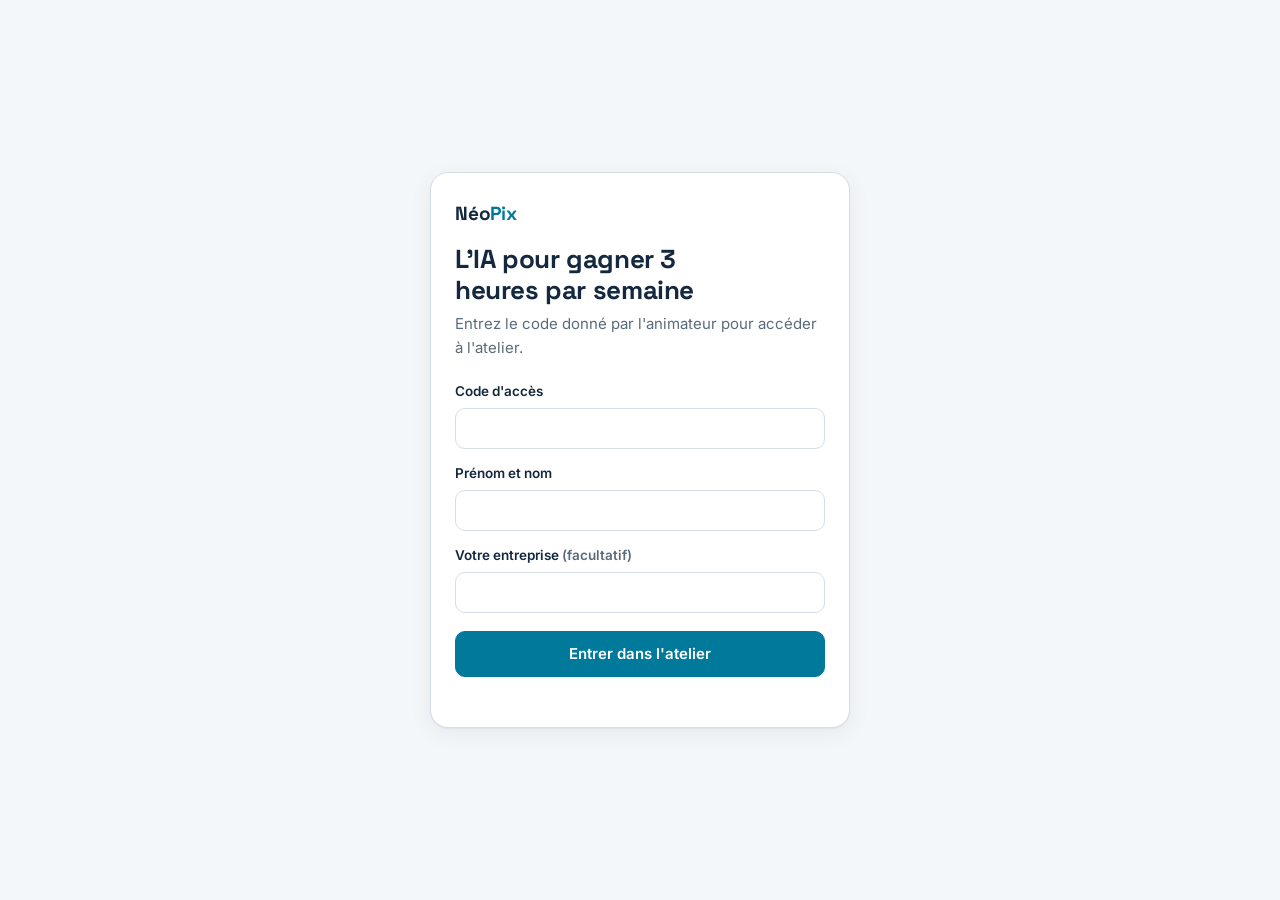
==== index.html @ 46aa5258 "Add files via upload" ====
<!doctype html>
<html lang="fr">
<head>
<meta charset="utf-8">
<meta name="viewport" content="width=device-width,initial-scale=1,viewport-fit=cover">
<meta name="robots" content="noindex,nofollow">
<title>Atelier IA · NéoPix</title>
<link rel="preconnect" href="https://fonts.googleapis.com">
<link rel="stylesheet" href="https://fonts.googleapis.com/css2?family=Inter:wght@400;500;600&family=Space+Grotesk:wght@500;700&display=swap">
<link rel="stylesheet" href="style.css">
</head>
<body>

<!-- Écran d'accès -->
<section class="gate" id="gate" hidden>
  <form class="card" id="joinForm" novalidate>
    <div class="brand">Néo<b>Pix</b></div>
    <h1>L'IA pour gagner 3 heures par semaine</h1>
    <p class="lead">Entrez le code donné par l'animateur pour accéder à l'atelier.</p>
    <label class="field"><span>Code d'accès</span><input type="text" id="code" autocomplete="off" autocapitalize="characters" required></label>
    <label class="field"><span>Prénom et nom</span><input type="text" id="name" autocomplete="name" required maxlength="80"></label>
    <label class="field"><span>Votre entreprise <span class="muted">(facultatif)</span></span><input type="text" id="business" autocomplete="organization" maxlength="120"></label>
    <button class="btn primary" type="submit" id="joinBtn">Entrer dans l'atelier</button>
    <p class="err" id="joinErr" role="alert"></p>
  </form>
</section>

<!-- Chargement -->
<section class="gate" id="loading"><p class="muted">Chargement de l'atelier…</p></section>

<!-- Application -->
<div id="app" hidden>
  <header class="topbar">
    <button class="iconbtn mobile-only" id="tocBtn" aria-label="Sommaire" aria-expanded="false">
      <svg viewBox="0 0 24 24" fill="none" stroke="currentColor" stroke-width="2" stroke-linecap="round"><path d="M4 6h16M4 12h16M4 18h16"/></svg>
    </button>
    <div class="brand">Néo<b>Pix</b></div>
    <div class="sp"><div class="session" id="sessionLabel"></div></div>
    <div class="prog" aria-live="polite"><div class="track"><div class="fill" id="progFill"></div></div><span id="progTxt"></span></div>
    <button class="iconbtn" id="chatBtn" aria-label="Ouvrir le chat" aria-expanded="false">
      <svg viewBox="0 0 24 24" fill="none" stroke="currentColor" stroke-width="2" stroke-linejoin="round"><path d="M4 5h16v11H9l-5 4z"/></svg>
      <span class="badge" id="unread" hidden></span>
    </button>
  </header>

  <div class="layout" id="layout">
    <nav class="toc" id="toc" aria-label="Sommaire">
      <h2>Sommaire</h2>
      <ol id="tocList"></ol>
      <p class="small muted" style="margin:18px 10px 0">Connecté : <strong id="meName"></strong><br>
        <button class="btn ghost sm" id="logout" style="padding-left:0;justify-content:flex-start;min-height:28px">Changer de participant</button></p>
    </nav>

    <main class="module" id="module" tabindex="-1"></main>

    <aside class="chat" id="chat" hidden aria-label="Chat de l'atelier">
      <header><h2>Chat de l'atelier</h2>
        <button class="iconbtn" id="chatClose" aria-label="Fermer le chat"><svg viewBox="0 0 24 24" fill="none" stroke="currentColor" stroke-width="2" stroke-linecap="round"><path d="M6 6l12 12M18 6L6 18"/></svg></button>
      </header>
      <div class="msgs" id="msgs" aria-live="polite"><p class="empty" id="msgsEmpty">Posez vos questions ici. L'animateur et les autres participants les voient.</p></div>
      <form id="chatForm">
        <textarea id="chatInput" placeholder="Votre message…" maxlength="1000" aria-label="Votre message"></textarea>
        <button class="btn primary" type="submit" aria-label="Envoyer"><svg viewBox="0 0 24 24" fill="none" stroke="currentColor" stroke-width="2" stroke-linejoin="round"><path d="M4 12l16-8-6 16-2-7z"/></svg></button>
      </form>
    </aside>
  </div>
</div>

<div class="toast" id="toast" hidden role="status"></div>

<script src="shared.js"></script>
<script>
(function () {
  var TOKEN_KEY = "neopix_atelier_token";
  var $ = function (id) { return document.getElementById(id); };
  var S = { token: store(TOKEN_KEY), me: null, session: null, modules: [], progress: {}, current: null,
            lastMsg: 0, chatOpen: false, unread: 0, pollTimer: null, saveTimer: null };

  function toast(t) { var el = $("toast"); el.textContent = t; el.hidden = false; clearTimeout(toast.t); toast.t = setTimeout(function () { el.hidden = true; }, 2600); }
  function show(id) { ["gate", "loading", "app"].forEach(function (x) { $(x).hidden = x !== id; }); }

  /* ---------- Accès ---------- */
  var params = new URLSearchParams(location.search);
  if (params.get("code")) $("code").value = params.get("code");

  $("joinForm").addEventListener("submit", async function (e) {
    e.preventDefault();
    $("joinErr").textContent = "";
    var code = $("code").value.trim(), name = $("name").value.trim();
    if (!code) { $("joinErr").textContent = "Entrez le code d'accès."; $("code").focus(); return; }
    if (name.length < 2) { $("joinErr").textContent = "Entrez votre prénom et votre nom."; $("name").focus(); return; }
    $("joinBtn").disabled = true; $("joinBtn").textContent = "Connexion…";
    try {
      var r = await rpc("atelier_join", { p_code: code, p_name: name, p_business: $("business").value.trim() });
      S.token = r.token; store(TOKEN_KEY, r.token);
      if (params.get("code")) history.replaceState(null, "", location.pathname);
      await boot();
    } catch (err) { $("joinErr").textContent = err.message; }
    $("joinBtn").disabled = false; $("joinBtn").textContent = "Entrer dans l'atelier";
  });

  $("logout").addEventListener("click", function () {
    if (!confirm("Quitter cet accès ? Votre avancée reste enregistrée, mais il faudra le code pour revenir avec un nouveau profil.")) return;
    store(TOKEN_KEY, null); location.reload();
  });

  async function boot() {
    if (!S.token) { show("gate"); return; }
    show("loading");
    try {
      var d = await rpc("atelier_me", { p_token: S.token });
      S.me = d.participant; S.session = d.session; S.modules = d.modules || [];
      S.progress = S.me.progress && typeof S.me.progress === "object" ? S.me.progress : {};
      if (!S.progress.done) S.progress.done = {};
      if (!S.progress.plan) S.progress.plan = ["", "", ""];
      $("sessionLabel").textContent = S.session.label;
      $("meName").textContent = S.me.name;
      show("app");
      var start = S.modules.find(function (m) { return m.id === S.me.current_module; }) || S.modules[0];
      renderToc(); if (start) openModule(start.id, true);
      startPolling();
    } catch (err) {
      if (err.code === "acces_refuse" || err.code === "session_fermee") { store(TOKEN_KEY, null); S.token = null; show("gate"); $("joinErr").textContent = err.message; }
      else { $("loading").innerHTML = '<div class="card" style="max-width:420px"><p>' + esc(err.message) + '</p><button class="btn primary" onclick="location.reload()">Réessayer</button></div>'; }
    }
  }

  /* ---------- Sommaire et progression ---------- */
  function lessonModules() { return S.modules; }
  function isDone(id) { return !!(S.progress.done && S.progress.done[id]); }
  function renderToc() {
    var list = $("tocList"); list.innerHTML = "";
    lessonModules().forEach(function (m, i) {
      var li = document.createElement("li");
      li.innerHTML = '<button type="button" data-id="' + esc(m.id) + '" data-done="' + (isDone(m.id) ? 1 : 0) + '" aria-current="' + (m.id === S.current) + '">' +
        '<span class="num">' + (isDone(m.id) ? "✓" : (i + 1)) + '</span><span><span class="t">' + esc(m.title) + '</span><br><span class="d">' + esc(m.duration) + '</span></span></button>';
      li.firstChild.addEventListener("click", function () { openModule(m.id); closeToc(); });
      list.appendChild(li);
    });
    var total = S.modules.length, done = S.modules.filter(function (m) { return isDone(m.id); }).length;
    $("progFill").style.width = (total ? Math.round(done / total * 100) : 0) + "%";
    $("progTxt").textContent = done + "/" + total;
  }

  function scheduleSave() {
    clearTimeout(S.saveTimer);
    S.saveTimer = setTimeout(saveNow, 700);
  }
  async function saveNow() {
    clearTimeout(S.saveTimer);
    try { await rpc("atelier_save", { p_token: S.token, p_progress: S.progress, p_current: S.current }); return true; }
    catch (err) { toast(err.message); return false; }
  }

  /* ---------- Module ---------- */
  function openModule(id, initial) {
    var idx = S.modules.findIndex(function (m) { return m.id === id; });
    if (idx < 0) return;
    var m = S.modules[idx];
    S.current = id;
    var media = m.image_url ? '<figure class="media" style="margin:0 0 22px"><img src="' + esc(m.image_url) + '" alt=""></figure>'
                            : '<div class="media">' + defaultArt(idx) + '</div>';
    var html = '<div class="eyebrow">Module ' + (idx + 1) + (m.duration ? " · " + esc(m.duration) : "") + '</div>' +
      '<h1>' + esc(m.title) + '</h1>' + (m.summary ? '<p class="lead">' + esc(m.summary) + '</p>' : "") +
      (m.video_url ? videoHTML(m.video_url) : media) +
      '<div class="body">' + renderBody(m.body) + '</div>';
    if (m.prompts && m.prompts.length) {
      html += '<section class="prompts"><h2>Modèles à copier</h2>' + m.prompts.map(function (p, i) {
        return '<div class="prompt"><p>' + esc(p) + '</p><div class="row"><span>Remplacez les [crochets] par votre situation</span>' +
          '<button class="btn sm" type="button" data-copy="' + i + '">Copier</button></div></div>';
      }).join("") + '</section>';
    }
    if (m.kind === "feedback") html += feedbackHTML();
    var prev = S.modules[idx - 1], next = S.modules[idx + 1];
    html += '<div class="navrow">' + (prev ? '<button class="btn" type="button" id="prevBtn">← ' + esc(prev.title) + '</button>' : "<span></span>") +
      (m.kind === "feedback" ? "" : isDone(m.id) && next ? '<button class="btn primary" type="button" id="nextBtn">Module suivant →</button>' :
        isDone(m.id) ? '<span class="donetag">✓ Module terminé</span>' :
        '<button class="btn primary" type="button" id="doneBtn">' + (next ? "J'ai terminé, module suivant →" : "J'ai terminé ce module") + '</button>') + '</div>';
    var main = $("module"); main.innerHTML = html;

    main.querySelectorAll("[data-copy]").forEach(function (b) {
      b.addEventListener("click", function () {
        var t = m.prompts[+b.dataset.copy];
        (navigator.clipboard ? navigator.clipboard.writeText(t) : Promise.reject()).then(function () {
          b.textContent = "Copié ✓"; setTimeout(function () { b.textContent = "Copier"; }, 1800);
        }, function () { toast("Copie impossible : sélectionnez le texte à la main."); });
      });
    });
    var slot = main.querySelector('[data-slot="plan"]'); if (slot) renderPlan(slot);
    if (m.kind === "feedback") bindFeedback();
    if ($("prevBtn")) $("prevBtn").onclick = function () { openModule(prev.id); };
    if ($("nextBtn")) $("nextBtn").onclick = function () { openModule(next.id); };
    if ($("doneBtn")) $("doneBtn").onclick = function () {
      S.progress.done[m.id] = new Date().toISOString();
      if (next) openModule(next.id); else { renderToc(); openModule(m.id); }
      toast("Bravo, module terminé !");
    };
    renderToc();
    if (!initial) { scheduleSave(); window.scrollTo(0, 0); main.focus({ preventScroll: true }); }
  }

  function renderPlan(slot) {
    var labels = ["Usage n°1", "Usage n°2", "Usage n°3"];
    slot.className = "plan";
    slot.innerHTML = labels.map(function (l, i) {
      return '<label class="field"><span>' + l + '</span><input type="text" data-plan="' + i + '" maxlength="200" placeholder="Ex. : répondre aux avis Google avec l\'IA" value="' + esc(S.progress.plan[i] || "") + '"></label>';
    }).join("") + '<span class="saved" id="planSaved" hidden>Enregistré ✓</span>';
    slot.querySelectorAll("[data-plan]").forEach(function (inp) {
      inp.addEventListener("input", function () {
        S.progress.plan[+inp.dataset.plan] = inp.value;
        clearTimeout(renderPlan.t);
        renderPlan.t = setTimeout(async function () { if (await saveNow()) { $("planSaved").hidden = false; setTimeout(function () { var el = $("planSaved"); if (el) el.hidden = true; }, 1500); } }, 800);
      });
    });
  }

  /* ---------- Questionnaire ---------- */
  function feedbackHTML() {
    var sent = S.me.feedback;
    if (sent && sent.sent_at) return '<div class="plan"><p class="donetag">✓ Merci, votre avis a bien été envoyé.</p><p class="muted small" style="margin:6px 0 0">Vous pouvez le modifier et le renvoyer si besoin.</p></div>' + formHTML(sent);
    return formHTML({});
  }
  function formHTML(v) {
    return '<form class="plan" id="fbForm" style="margin-top:16px">' + FEEDBACK_QUESTIONS.map(function (q) {
      var val = v[q.id] || "";
      if (q.type === "scale") {
        var opts = ""; for (var i = 1; i <= 10; i++) opts += '<label><input type="radio" name="' + q.id + '" value="' + i + '"' + (String(val) === String(i) ? " checked" : "") + '>' + i + '</label>';
        return '<fieldset class="field" style="border:0;padding:0;margin:0 0 16px"><legend style="font-weight:600;font-size:13.5px;margin-bottom:8px">' + esc(q.label) + '</legend><div class="choices scale">' + opts + '</div></fieldset>';
      }
      if (q.type === "choice") {
        return '<fieldset class="field" style="border:0;padding:0;margin:0 0 16px"><legend style="font-weight:600;font-size:13.5px;margin-bottom:8px">' + esc(q.label) + '</legend><div class="choices">' +
          q.options.map(function (o) { return '<label><input type="radio" name="' + q.id + '" value="' + esc(o) + '"' + (val === o ? " checked" : "") + '>' + esc(o) + '</label>'; }).join("") + '</div></fieldset>';
      }
      if (q.type === "text") return '<label class="field"><span>' + esc(q.label) + '</span><textarea name="' + q.id + '" maxlength="1000">' + esc(val) + '</textarea></label>';
      return '<label class="field"><span>' + esc(q.label) + '</span><input type="text" name="' + q.id + '" maxlength="200" value="' + esc(val) + '"></label>';
    }).join("") + '<button class="btn primary" type="submit" id="fbBtn">Envoyer mon avis</button><p class="err" id="fbErr"></p></form>';
  }
  function bindFeedback() {
    var f = $("fbForm"); if (!f) return;
    f.addEventListener("submit", async function (e) {
      e.preventDefault();
      var fd = new FormData(f), ans = {};
      FEEDBACK_QUESTIONS.forEach(function (q) { var v = fd.get(q.id); if (v) ans[q.id] = String(v).trim(); });
      if (!ans.note) { $("fbErr").textContent = "Donnez au moins une note de 1 à 10."; return; }
      $("fbBtn").disabled = true;
      try {
        await rpc("atelier_feedback", { p_token: S.token, p_answers: ans });
        S.me.feedback = Object.assign({}, ans, { sent_at: new Date().toISOString() });
        S.progress.done[S.current] = new Date().toISOString();
        await saveNow();
        openModule(S.current); toast("Merci pour votre avis !");
      } catch (err) { $("fbErr").textContent = err.message; $("fbBtn").disabled = false; }
    });
  }

  /* ---------- Chat ---------- */
  function setChat(open) {
    S.chatOpen = open;
    $("chat").hidden = !open;
    $("layout").classList.toggle("with-chat", open);
    $("chatBtn").setAttribute("aria-expanded", open);
    if (open) { S.unread = 0; updateBadge(); var box = $("msgs"); box.scrollTop = box.scrollHeight; $("chatInput").focus(); pollChat(); }
  }
  $("chatBtn").addEventListener("click", function () { setChat(!S.chatOpen); });
  $("chatClose").addEventListener("click", function () { setChat(false); });
  function updateBadge() { var b = $("unread"); b.hidden = !S.unread; b.textContent = S.unread > 9 ? "9+" : S.unread; }

  function addMessages(list) {
    if (!list || !list.length) return;
    var box = $("msgs"), atBottom = box.scrollHeight - box.scrollTop - box.clientHeight < 60;
    $("msgsEmpty").hidden = true;
    list.forEach(function (m) {
      if (m.id <= S.lastMsg) return;
      S.lastMsg = m.id;
      var el = document.createElement("div");
      el.className = "msg" + (m.mine ? " mine" : "") + (m.is_staff ? " staff" : "");
      el.innerHTML = '<p class="who">' + (m.mine ? "Vous" : esc(m.author)) + " · " + hhmm(m.created_at) + '</p><div class="bubble"></div>';
      el.querySelector(".bubble").textContent = m.body;
      box.appendChild(el);
      if (!m.mine && !S.chatOpen && S.lastMsgSeeded) S.unread++;
    });
    S.lastMsgSeeded = true;
    updateBadge();
    if (atBottom || S.chatOpen) box.scrollTop = box.scrollHeight;
  }
  async function pollChat() {
    try { addMessages(await rpc("atelier_chat", { p_token: S.token, p_key: null, p_session: null, p_after: S.lastMsg })); } catch (e) { /* silencieux : on réessaie au prochain tour */ }
  }
  function startPolling() {
    pollChat();
    clearInterval(S.pollTimer);
    S.pollTimer = setInterval(function () { if (!document.hidden || S.chatOpen) pollChat(); }, 4000);
  }
  $("chatForm").addEventListener("submit", async function (e) {
    e.preventDefault();
    var t = $("chatInput").value.trim(); if (!t) return;
    $("chatInput").value = "";
    try { await rpc("atelier_send", { p_token: S.token, p_key: null, p_session: null, p_body: t }); await pollChat(); }
    catch (err) { $("chatInput").value = t; toast(err.message); }
  });
  $("chatInput").addEventListener("keydown", function (e) { if (e.key === "Enter" && !e.shiftKey) { e.preventDefault(); $("chatForm").requestSubmit(); } });

  /* ---------- Sommaire mobile ---------- */
  function closeToc() { $("toc").classList.remove("open"); $("tocBtn").setAttribute("aria-expanded", "false"); }
  $("tocBtn").addEventListener("click", function () { var o = $("toc").classList.toggle("open"); $("tocBtn").setAttribute("aria-expanded", o); });
  window.addEventListener("pagehide", function () { if (S.saveTimer) saveNow(); });

  boot();
})();
</script>
</body>
</html>
---- style.css ----
/* Atelier IA NéoPix — styles communs (participant + animateur) */
:root{
  --bg:#f4f7f9;--surface:#ffffff;--surface-2:#eef3f6;--ink:#14293f;--muted:#5b6b7b;--line:#d5dee6;
  --accent:#00799a;--accent-ink:#ffffff;--accent-soft:#dff1f6;--ok:#1f7a4d;--ok-soft:#e1f3ea;--warn:#a65a00;--warn-soft:#fbeedd;--danger:#b3261e;
  --font-display:"Space Grotesk","Segoe UI",system-ui,sans-serif;--font-body:"Inter","Segoe UI",system-ui,sans-serif;
  --radius:12px;--shadow:0 1px 2px rgba(20,41,63,.06),0 6px 24px rgba(20,41,63,.06);
}
@media (prefers-color-scheme: dark){:root:not([data-theme="light"]){
  --bg:#0c1824;--surface:#12253a;--surface-2:#173049;--ink:#e6eef5;--muted:#98abbc;--line:#27415a;
  --accent:#3cc7e3;--accent-ink:#06202b;--accent-soft:#12394c;--ok:#5fd19b;--ok-soft:#123a2a;--warn:#f0b860;--warn-soft:#3a2c14;--danger:#ff8a80;
  --shadow:none;color-scheme:dark}}
:root[data-theme="dark"]{
  --bg:#0c1824;--surface:#12253a;--surface-2:#173049;--ink:#e6eef5;--muted:#98abbc;--line:#27415a;
  --accent:#3cc7e3;--accent-ink:#06202b;--accent-soft:#12394c;--ok:#5fd19b;--ok-soft:#123a2a;--warn:#f0b860;--warn-soft:#3a2c14;--danger:#ff8a80;
  --shadow:none;color-scheme:dark}
*{box-sizing:border-box}
html,body{margin:0}
body{background:var(--bg);color:var(--ink);font:15px/1.55 var(--font-body);-webkit-font-smoothing:antialiased}
[hidden]{display:none!important}
h1,h2,h3{font-family:var(--font-display);letter-spacing:-.015em;line-height:1.2;text-wrap:balance}
a{color:var(--accent)}
:focus-visible{outline:2px solid var(--accent);outline-offset:2px;border-radius:4px}
.brand{font:700 19px var(--font-display);letter-spacing:-.01em;white-space:nowrap}
.brand b{color:var(--accent)}
.muted{color:var(--muted)}
.small{font-size:13px}

/* Boutons et champs */
.btn{display:inline-flex;align-items:center;justify-content:center;gap:8px;border:1px solid var(--line);background:var(--surface);color:var(--ink);
  font:600 14px var(--font-body);padding:9px 14px;border-radius:10px;cursor:pointer;text-decoration:none;min-height:40px}
.btn:hover{border-color:var(--accent)}
.btn.primary{background:var(--accent);border-color:var(--accent);color:var(--accent-ink)}
.btn.primary:hover{filter:brightness(1.07)}
.btn.ghost{background:transparent;border-color:transparent}
.btn.ghost:hover{background:var(--surface-2)}
.btn.danger{color:var(--danger)}
.btn.sm{min-height:32px;padding:5px 10px;font-size:13px}
.btn:disabled{opacity:.55;cursor:default}
.btn svg{width:18px;height:18px;flex:none}
label.field{display:block;margin:0 0 14px}
label.field>span{display:block;font-weight:600;font-size:13.5px;margin-bottom:6px}
input[type=text],input[type=password],input[type=url],input[type=number],textarea,select{width:100%;font:15px var(--font-body);color:var(--ink);
  background:var(--surface);border:1px solid var(--line);border-radius:10px;padding:10px 12px}
textarea{resize:vertical;min-height:90px;line-height:1.5}
input:focus,textarea:focus,select:focus{outline:none;border-color:var(--accent);box-shadow:0 0 0 3px var(--accent-soft)}
.err{color:var(--danger);font-size:13.5px;min-height:1.2em;margin:6px 0 0}

/* Écran d'accès */
.gate{min-height:100vh;min-height:100dvh;display:grid;place-items:center;padding:24px 16px}
.gate .card{width:100%;max-width:420px;background:var(--surface);border:1px solid var(--line);border-radius:18px;padding:28px 24px;box-shadow:var(--shadow)}
.gate h1{font-size:26px;margin:18px 0 6px}
.gate p.lead{margin:0 0 22px;color:var(--muted)}
.gate .btn.primary{width:100%;margin-top:4px;min-height:46px;font-size:15px}

/* Structure de l'application */
.topbar{position:sticky;top:0;z-index:30;background:var(--surface);border-bottom:1px solid var(--line);
  padding:10px max(16px,env(safe-area-inset-left,0px));display:flex;align-items:center;gap:12px}
.topbar .sp{flex:1;min-width:0}
.topbar .session{font-size:13px;color:var(--muted);white-space:nowrap;overflow:hidden;text-overflow:ellipsis}
.prog{display:flex;align-items:center;gap:10px;font-size:12.5px;color:var(--muted);white-space:nowrap}
.prog .track{width:120px;height:6px;background:var(--line);border-radius:3px;overflow:hidden}
.prog .fill{height:100%;width:0;background:var(--accent);transition:width .35s}
.iconbtn{position:relative;border:1px solid var(--line);background:var(--surface);color:var(--ink);width:40px;height:40px;border-radius:10px;
  display:inline-grid;place-items:center;cursor:pointer;flex:none}
.iconbtn:hover{border-color:var(--accent)}
.iconbtn svg{width:20px;height:20px}
.badge{position:absolute;top:-6px;right:-6px;min-width:18px;height:18px;padding:0 5px;border-radius:9px;background:var(--danger);color:#fff;
  font:700 11px/18px var(--font-body);text-align:center}

.layout{display:grid;grid-template-columns:280px minmax(0,1fr);max-width:1240px;margin:0 auto;min-height:calc(100vh - 61px)}
.layout.with-chat{grid-template-columns:280px minmax(0,1fr) 340px}
.toc{border-right:1px solid var(--line);padding:20px 12px;position:sticky;top:61px;align-self:start;max-height:calc(100vh - 61px);overflow:auto}
.toc h2{font-size:12px;text-transform:uppercase;letter-spacing:.08em;color:var(--muted);margin:0 10px 10px;font-family:var(--font-body)}
.toc ol{list-style:none;margin:0;padding:0}
.toc button{width:100%;display:flex;gap:10px;align-items:flex-start;text-align:left;border:0;background:transparent;color:var(--ink);
  padding:10px;border-radius:10px;cursor:pointer;font:inherit}
.toc button:hover{background:var(--surface-2)}
.toc button[aria-current="true"]{background:var(--accent-soft)}
.toc .num{flex:none;width:26px;height:26px;border-radius:50%;border:1.5px solid var(--line);display:grid;place-items:center;font:600 12px var(--font-body);color:var(--muted);background:var(--surface)}
.toc button[data-done="1"] .num{background:var(--ok);border-color:var(--ok);color:#fff}
.toc button[aria-current="true"] .num{border-color:var(--accent);color:var(--accent)}
.toc button[data-done="1"][aria-current="true"] .num{color:#fff}
.toc .t{font-weight:600;font-size:14px;line-height:1.3}
.toc .d{font-size:12.5px;color:var(--muted)}

main.module{padding:28px 32px 80px;max-width:780px;width:100%;margin:0 auto}
.eyebrow{font-size:12.5px;font-weight:600;color:var(--accent);text-transform:uppercase;letter-spacing:.08em}
.module h1{font-size:clamp(26px,4vw,34px);margin:6px 0 8px}
.module .lead{font-size:17px;color:var(--muted);margin:0 0 20px}
.media{border-radius:var(--radius);overflow:hidden;border:1px solid var(--line);margin:0 0 22px;background:var(--surface)}
.media img{display:block;width:100%;max-height:360px;object-fit:cover}
.media .art{display:block;width:100%;height:auto;aspect-ratio:600/220}
.video{position:relative;aspect-ratio:16/9;border-radius:var(--radius);overflow:hidden;background:#000;margin:0 0 22px}
.video iframe,.video video{position:absolute;inset:0;width:100%;height:100%;border:0}
.body h2{font-size:20px;margin:28px 0 8px}
.body p{margin:0 0 12px}
.body ul,.body ol{margin:0 0 14px;padding-left:22px}
.body li{margin:4px 0}
.callout{border-left:4px solid var(--accent);background:var(--accent-soft);padding:12px 14px;border-radius:0 10px 10px 0;font-weight:500}
.prompts{margin:24px 0 0}
.prompts h2{font-size:18px;margin:0 0 10px}
.prompt{background:var(--surface);border:1px solid var(--line);border-radius:var(--radius);padding:14px 14px 10px;margin:0 0 10px}
.prompt p{margin:0 0 10px;white-space:pre-wrap;font-size:14.5px}
.prompt .row{display:flex;justify-content:space-between;align-items:center;gap:8px}
.prompt .row span{font-size:12.5px;color:var(--muted)}
.plan{background:var(--surface);border:1px solid var(--line);border-radius:var(--radius);padding:16px;margin:8px 0 0}
.plan label.field:last-child{margin-bottom:0}
.saved{font-size:12.5px;color:var(--ok)}
.navrow{display:flex;justify-content:space-between;gap:10px;margin-top:32px;padding-top:20px;border-top:1px solid var(--line);flex-wrap:wrap}
.donetag{display:inline-flex;align-items:center;gap:6px;color:var(--ok);font-weight:600;font-size:14px}
.choices{display:flex;flex-wrap:wrap;gap:8px}
.choices label{display:inline-flex;align-items:center;gap:6px;border:1px solid var(--line);border-radius:999px;padding:7px 12px;cursor:pointer;background:var(--surface);font-size:14px}
.choices input{accent-color:var(--accent)}
.choices label:has(input:checked){border-color:var(--accent);background:var(--accent-soft)}
.scale{display:grid;grid-template-columns:repeat(10,1fr);gap:6px}
.scale label{justify-content:center;padding:8px 0;border-radius:10px}
.scale input{position:absolute;opacity:0;pointer-events:none}

/* Chat */
.chat{border-left:1px solid var(--line);background:var(--surface);position:sticky;top:61px;height:calc(100vh - 61px);display:flex;flex-direction:column}
.chat header{display:flex;align-items:center;justify-content:space-between;padding:14px 16px;border-bottom:1px solid var(--line)}
.chat header h2{font-size:16px;margin:0}
.msgs{flex:1;overflow-y:auto;padding:14px 16px;display:flex;flex-direction:column;gap:10px}
.msg{max-width:88%;align-self:flex-start}
.msg .who{font-size:12px;color:var(--muted);margin:0 0 3px}
.msg .bubble{background:var(--surface-2);border-radius:12px 12px 12px 4px;padding:8px 12px;white-space:pre-wrap;word-wrap:break-word;font-size:14.5px}
.msg.mine{align-self:flex-end}
.msg.mine .who{text-align:right}
.msg.mine .bubble{background:var(--accent);color:var(--accent-ink);border-radius:12px 12px 4px 12px}
.msg.staff .bubble{background:var(--warn-soft);border:1px solid var(--warn)}
.msg.staff .who{color:var(--warn);font-weight:600}
.chat form{display:flex;gap:8px;padding:12px;border-top:1px solid var(--line)}
.chat textarea{min-height:42px;max-height:120px;height:42px;resize:none;padding:9px 12px}
.empty{color:var(--muted);text-align:center;margin:auto;font-size:14px;padding:20px}

.mobile-only{display:none}
@media (max-width:1100px){
  .layout.with-chat{grid-template-columns:260px minmax(0,1fr)}
  .layout.with-chat .chat{position:fixed;right:0;top:61px;bottom:0;width:min(380px,100%);height:auto;z-index:40;box-shadow:-8px 0 30px rgba(0,0,0,.15)}
}
@media (max-width:860px){
  .mobile-only{display:inline-grid}
  .layout,.layout.with-chat{grid-template-columns:minmax(0,1fr)}
  .toc{position:fixed;inset:61px 0 0 0;max-height:none;background:var(--surface);z-index:35;border-right:0;display:none}
  .toc.open{display:block}
  main.module{padding:20px 16px 64px}
  .prog .track{width:60px}
  .topbar .session{display:none}
  .layout.with-chat .chat{width:100%}
  .scale{grid-template-columns:repeat(5,1fr)}
}

/* Toast */
.toast{position:fixed;left:50%;bottom:24px;transform:translateX(-50%);background:var(--ink);color:var(--bg);padding:10px 16px;border-radius:10px;
  font-size:14px;z-index:100;box-shadow:var(--shadow);max-width:calc(100% - 32px)}
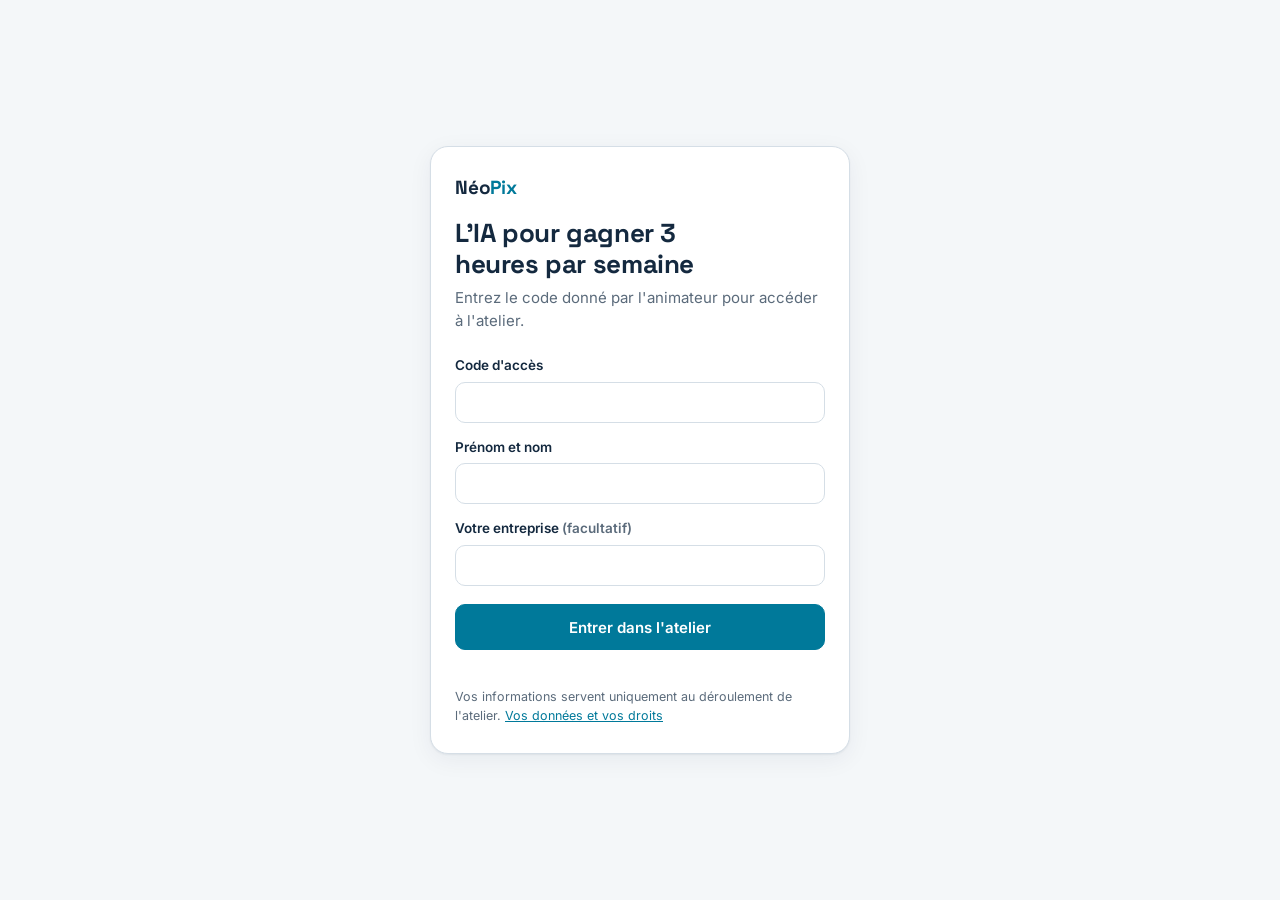
==== commit 147bfcdf: "Version 1.1 : sécurité, RGPD, export et vérification intégrée Co-Authored-By: Claude Opus 5.5 <norep" ====
--- a/index.html
+++ b/index.html
@@ -5,8 +5,6 @@
 <meta name="viewport" content="width=device-width,initial-scale=1,viewport-fit=cover">
 <meta name="robots" content="noindex,nofollow">
 <title>Atelier IA · NéoPix</title>
-<link rel="preconnect" href="https://fonts.googleapis.com">
-<link rel="stylesheet" href="https://fonts.googleapis.com/css2?family=Inter:wght@400;500;600&family=Space+Grotesk:wght@500;700&display=swap">
 <link rel="stylesheet" href="style.css">
 </head>
 <body>
@@ -22,6 +20,7 @@
     <label class="field"><span>Votre entreprise <span class="muted">(facultatif)</span></span><input type="text" id="business" autocomplete="organization" maxlength="120"></label>
     <button class="btn primary" type="submit" id="joinBtn">Entrer dans l'atelier</button>
     <p class="err" id="joinErr" role="alert"></p>
+    <p class="legal">Vos informations servent uniquement au déroulement de l'atelier. <button type="button" class="linkbtn" data-privacy>Vos données et vos droits</button></p>
   </form>
 </section>
 
@@ -48,7 +47,8 @@
       <h2>Sommaire</h2>
       <ol id="tocList"></ol>
       <p class="small muted" style="margin:18px 10px 0">Connecté : <strong id="meName"></strong><br>
-        <button class="btn ghost sm" id="logout" style="padding-left:0;justify-content:flex-start;min-height:28px">Changer de participant</button></p>
+        <button class="btn ghost sm" id="logout" style="padding-left:0;justify-content:flex-start;min-height:28px">Changer de participant</button><br>
+        <button type="button" class="linkbtn small" data-privacy>Vos données</button> · <button type="button" class="linkbtn small" id="forgetBtn">Supprimer mes données</button></p>
     </nav>
 
     <main class="module" id="module" tabindex="-1"></main>
@@ -65,6 +65,9 @@
     </aside>
   </div>
 </div>
+
+<dialog class="modal" id="privacy" aria-labelledby="privacyTitle"><div class="inner" id="privacyBody"><p class="muted">Chargement…</p></div>
+  <div class="actions"><button class="btn primary" type="button" id="privacyClose">Fermer</button></div></dialog>
 
 <div class="toast" id="toast" hidden role="status"></div>
 
@@ -231,6 +234,7 @@
         return '<fieldset class="field" style="border:0;padding:0;margin:0 0 16px"><legend style="font-weight:600;font-size:13.5px;margin-bottom:8px">' + esc(q.label) + '</legend><div class="choices">' +
           q.options.map(function (o) { return '<label><input type="radio" name="' + q.id + '" value="' + esc(o) + '"' + (val === o ? " checked" : "") + '>' + esc(o) + '</label>'; }).join("") + '</div></fieldset>';
       }
+      if (q.type === "consent") return '<label class="check"><input type="checkbox" name="' + q.id + '" value="true"' + (val === "true" || val === true ? " checked" : "") + '><span>' + esc(q.label) + '</span></label>';
       if (q.type === "text") return '<label class="field"><span>' + esc(q.label) + '</span><textarea name="' + q.id + '" maxlength="1000">' + esc(val) + '</textarea></label>';
       return '<label class="field"><span>' + esc(q.label) + '</span><input type="text" name="' + q.id + '" maxlength="200" value="' + esc(val) + '"></label>';
     }).join("") + '<button class="btn primary" type="submit" id="fbBtn">Envoyer mon avis</button><p class="err" id="fbErr"></p></form>';
@@ -242,6 +246,9 @@
       var fd = new FormData(f), ans = {};
       FEEDBACK_QUESTIONS.forEach(function (q) { var v = fd.get(q.id); if (v) ans[q.id] = String(v).trim(); });
       if (!ans.note) { $("fbErr").textContent = "Donnez au moins une note de 1 à 10."; return; }
+      ans.consent = ans.consent === "true";
+      if (ans.contact && !ans.consent) { $("fbErr").textContent = ERRORS.consentement_requis; return; }
+      if (!ans.contact) delete ans.consent;
       $("fbBtn").disabled = true;
       try {
         await rpc("atelier_feedback", { p_token: S.token, p_answers: ans });
@@ -305,6 +312,27 @@
   $("tocBtn").addEventListener("click", function () { var o = $("toc").classList.toggle("open"); $("tocBtn").setAttribute("aria-expanded", o); });
   window.addEventListener("pagehide", function () { if (S.saveTimer) saveNow(); });
 
+  /* ---------- Vos données ---------- */
+  var privacyCache = null;
+  document.addEventListener("click", async function (e) {
+    if (!e.target.closest("[data-privacy]")) return;
+    var d = $("privacy");
+    if (typeof d.showModal === "function") d.showModal(); else d.setAttribute("open", "");
+    try { privacyCache = privacyCache || await rpc("atelier_privacy", {}); } catch (err) { privacyCache = null; }
+    $("privacyBody").innerHTML = privacyHTML(privacyCache || {});
+    var h = $("privacyBody").querySelector("h2"); if (h) h.id = "privacyTitle";
+  });
+  $("privacyClose").addEventListener("click", function () { var d = $("privacy"); if (d.close) d.close(); else d.removeAttribute("open"); });
+  $("forgetBtn").addEventListener("click", async function () {
+    if (!confirm("Supprimer définitivement votre profil, votre avancée, vos réponses et vos messages ? Cette action est irréversible.")) return;
+    try {
+      await rpc("atelier_forget", { p_token: S.token });
+      store(TOKEN_KEY, null);
+      alert("Vos données ont été supprimées.");
+      location.reload();
+    } catch (err) { toast(err.message); }
+  });
+
   boot();
 })();
 </script>
--- a/style.css
+++ b/style.css
@@ -1,4 +1,10 @@
 /* Atelier IA NéoPix — styles communs (participant + animateur) */
+/* Polices hébergées sur le site (aucun appel à Google, conforme RGPD) */
+@font-face{font-family:"Inter";font-style:normal;font-weight:400;font-display:swap;src:url(fonts/inter-latin-400-normal.woff2) format("woff2")}
+@font-face{font-family:"Inter";font-style:normal;font-weight:500;font-display:swap;src:url(fonts/inter-latin-500-normal.woff2) format("woff2")}
+@font-face{font-family:"Inter";font-style:normal;font-weight:600;font-display:swap;src:url(fonts/inter-latin-600-normal.woff2) format("woff2")}
+@font-face{font-family:"Space Grotesk";font-style:normal;font-weight:500;font-display:swap;src:url(fonts/space-grotesk-latin-500-normal.woff2) format("woff2")}
+@font-face{font-family:"Space Grotesk";font-style:normal;font-weight:700;font-display:swap;src:url(fonts/space-grotesk-latin-700-normal.woff2) format("woff2")}
 :root{
   --bg:#f4f7f9;--surface:#ffffff;--surface-2:#eef3f6;--ink:#14293f;--muted:#5b6b7b;--line:#d5dee6;
   --accent:#00799a;--accent-ink:#ffffff;--accent-soft:#dff1f6;--ok:#1f7a4d;--ok-soft:#e1f3ea;--warn:#a65a00;--warn-soft:#fbeedd;--danger:#b3261e;
@@ -153,3 +159,18 @@
 /* Toast */
 .toast{position:fixed;left:50%;bottom:24px;transform:translateX(-50%);background:var(--ink);color:var(--bg);padding:10px 16px;border-radius:10px;
   font-size:14px;z-index:100;box-shadow:var(--shadow);max-width:calc(100% - 32px)}
+
+/* Fenêtre « Vos données » */
+dialog.modal{border:1px solid var(--line);border-radius:16px;padding:0;max-width:560px;width:calc(100% - 32px);background:var(--surface);color:var(--ink);box-shadow:var(--shadow)}
+dialog.modal::backdrop{background:rgba(12,24,36,.55)}
+dialog.modal .inner{padding:22px 22px 18px;max-height:80vh;overflow:auto}
+dialog.modal h2{font-size:20px;margin:0 0 12px}
+dialog.modal h3{font-size:15px;margin:16px 0 4px;font-family:var(--font-body)}
+dialog.modal p,dialog.modal li{font-size:14px}
+dialog.modal .actions{display:flex;justify-content:flex-end;gap:8px;padding:12px 22px;border-top:1px solid var(--line)}
+.legal{font-size:12.5px;color:var(--muted);margin:14px 0 0}
+.linkbtn{border:0;background:none;color:var(--accent);font:inherit;padding:0;text-decoration:underline;cursor:pointer}
+.check{display:flex;gap:8px;align-items:flex-start;font-size:13.5px;margin:-6px 0 16px}
+.check input{margin-top:3px;accent-color:var(--accent);width:16px;height:16px;flex:none}
+
+::placeholder{color:var(--muted);opacity:.75}
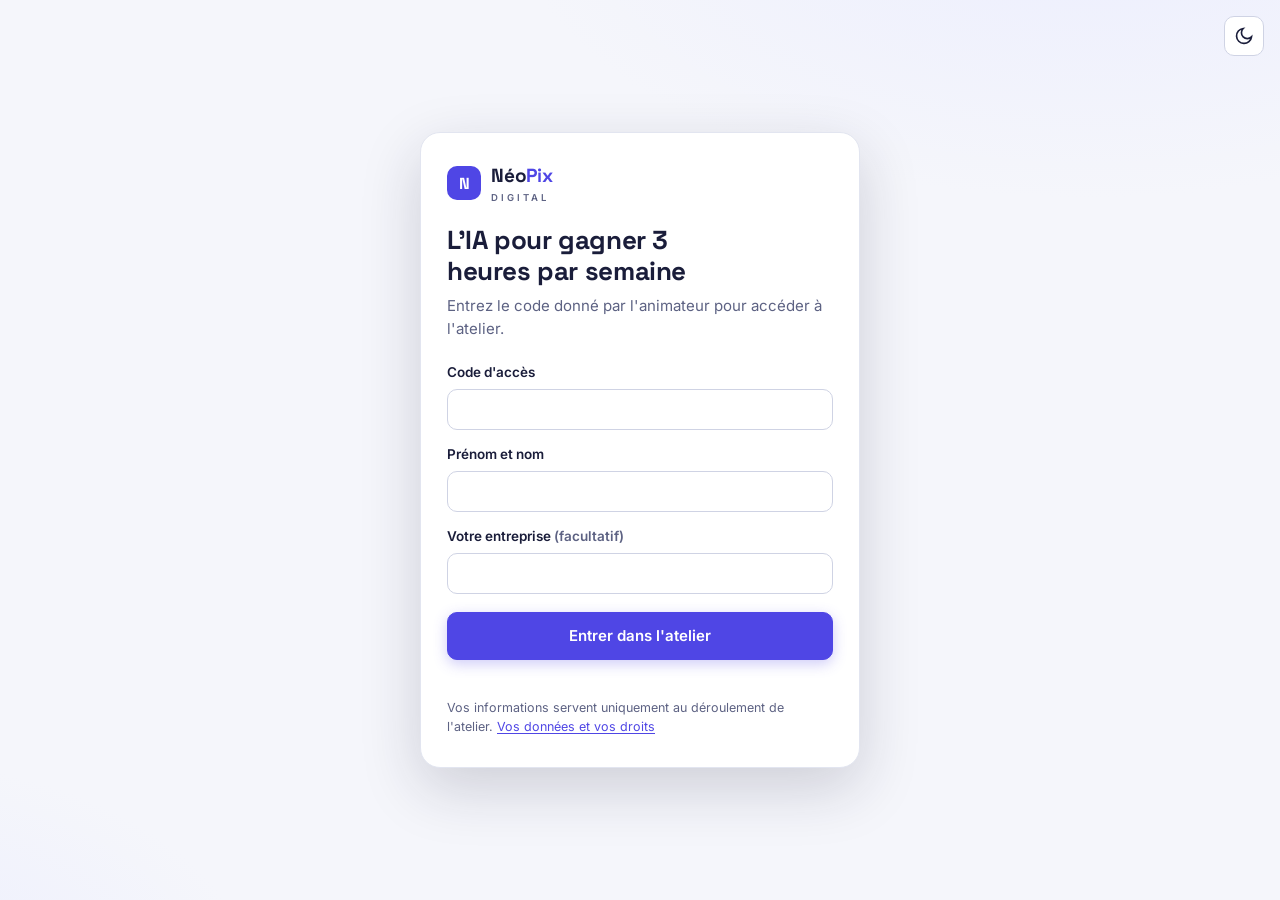
==== commit 6f8adf9c: "Version 1.2 : design NéoPix digital, tableau de bord animateur, pilotage et demande d'aide Co-Author" ====
--- a/index.html
+++ b/index.html
@@ -4,15 +4,22 @@
 <meta charset="utf-8">
 <meta name="viewport" content="width=device-width,initial-scale=1,viewport-fit=cover">
 <meta name="robots" content="noindex,nofollow">
-<title>Atelier IA · NéoPix</title>
+<meta http-equiv="Content-Security-Policy" content="default-src 'self'; script-src 'self'; style-src 'self' 'unsafe-inline'; font-src 'self'; img-src 'self' data: https:; media-src 'self' https:; connect-src 'self' https://kpkvskuxvrscfhlckxls.supabase.co; frame-src https://www.youtube-nocookie.com https://player.vimeo.com; object-src 'none'; base-uri 'self'; form-action 'self'">
+<meta name="theme-color" content="#4f46e5">
+<title>Atelier IA · NéoPix digital</title>
+<script src="theme.js"></script>
 <link rel="stylesheet" href="style.css">
 </head>
 <body>
 
 <!-- Écran d'accès -->
 <section class="gate" id="gate" hidden>
+  <button class="iconbtn corner" type="button" data-theme-toggle aria-label="Changer de thème">
+    <svg class="theme-icon-light" viewBox="0 0 24 24" fill="none" stroke="currentColor" stroke-width="2" stroke-linecap="round" aria-hidden="true"><path d="M21 13A9 9 0 1 1 11 3a7 7 0 0 0 10 10z"/></svg>
+    <svg class="theme-icon-dark" viewBox="0 0 24 24" fill="none" stroke="currentColor" stroke-width="2" stroke-linecap="round" aria-hidden="true"><circle cx="12" cy="12" r="4"/><path d="M12 2v2M12 20v2M4.9 4.9l1.4 1.4M17.7 17.7l1.4 1.4M2 12h2M20 12h2M4.9 19.1l1.4-1.4M17.7 6.3l1.4-1.4"/></svg>
+  </button>
   <form class="card" id="joinForm" novalidate>
-    <div class="brand">Néo<b>Pix</b></div>
+    <span class="logo"><span class="mark" aria-hidden="true">N</span><span class="word"><span class="name">Néo<b>Pix</b></span><span class="tag">digital</span></span></span>
     <h1>L'IA pour gagner 3 heures par semaine</h1>
     <p class="lead">Entrez le code donné par l'animateur pour accéder à l'atelier.</p>
     <label class="field"><span>Code d'accès</span><input type="text" id="code" autocomplete="off" autocapitalize="characters" required></label>
@@ -25,42 +32,61 @@
 </section>
 
 <!-- Chargement -->
-<section class="gate" id="loading"><p class="muted">Chargement de l'atelier…</p></section>
+<section class="gate" id="loading"><div id="loadingBox"><p class="muted">Chargement de l'atelier…</p></div></section>
 
 <!-- Application -->
 <div id="app" hidden>
   <header class="topbar">
-    <button class="iconbtn mobile-only" id="tocBtn" aria-label="Sommaire" aria-expanded="false">
-      <svg viewBox="0 0 24 24" fill="none" stroke="currentColor" stroke-width="2" stroke-linecap="round"><path d="M4 6h16M4 12h16M4 18h16"/></svg>
+    <button class="iconbtn mobile-only" id="tocBtn" aria-label="Sommaire" aria-expanded="false" aria-controls="toc">
+      <svg viewBox="0 0 24 24" fill="none" stroke="currentColor" stroke-width="2" stroke-linecap="round" aria-hidden="true"><path d="M4 6h16M4 12h16M4 18h16"/></svg>
     </button>
-    <div class="brand">Néo<b>Pix</b></div>
+    <span class="logo"><span class="mark" aria-hidden="true">N</span><span class="word"><span class="name">Néo<b>Pix</b></span><span class="tag">digital</span></span></span>
     <div class="sp"><div class="session" id="sessionLabel"></div></div>
     <div class="prog" aria-live="polite"><div class="track"><div class="fill" id="progFill"></div></div><span id="progTxt"></span></div>
-    <button class="iconbtn" id="chatBtn" aria-label="Ouvrir le chat" aria-expanded="false">
-      <svg viewBox="0 0 24 24" fill="none" stroke="currentColor" stroke-width="2" stroke-linejoin="round"><path d="M4 5h16v11H9l-5 4z"/></svg>
+    <button class="iconbtn" id="helpBtn" type="button" aria-pressed="false" aria-label="Demander de l'aide à l'animateur" title="Demander de l'aide">
+      <svg viewBox="0 0 24 24" fill="none" stroke="currentColor" stroke-width="1.9" stroke-linecap="round" stroke-linejoin="round" aria-hidden="true"><path d="M8 13V5.5a1.5 1.5 0 0 1 3 0V12M11 11.5v-8a1.5 1.5 0 0 1 3 0V12M14 11.5V5.5a1.5 1.5 0 0 1 3 0V13M17 9.5a1.5 1.5 0 0 1 3 0V15a7 7 0 0 1-7 7h-1.2a7 7 0 0 1-5.3-2.4L4 16.5a1.6 1.6 0 0 1 2.3-2.2L8 16"/></svg>
+    </button>
+    <button class="iconbtn" type="button" data-theme-toggle aria-label="Changer de thème">
+      <svg class="theme-icon-light" viewBox="0 0 24 24" fill="none" stroke="currentColor" stroke-width="2" stroke-linecap="round" aria-hidden="true"><path d="M21 13A9 9 0 1 1 11 3a7 7 0 0 0 10 10z"/></svg>
+      <svg class="theme-icon-dark" viewBox="0 0 24 24" fill="none" stroke="currentColor" stroke-width="2" stroke-linecap="round" aria-hidden="true"><circle cx="12" cy="12" r="4"/><path d="M12 2v2M12 20v2M4.9 4.9l1.4 1.4M17.7 17.7l1.4 1.4M2 12h2M20 12h2M4.9 19.1l1.4-1.4M17.7 6.3l1.4-1.4"/></svg>
+    </button>
+    <button class="iconbtn" id="chatBtn" type="button" aria-label="Ouvrir le chat" aria-expanded="false" aria-controls="chat">
+      <svg viewBox="0 0 24 24" fill="none" stroke="currentColor" stroke-width="2" stroke-linejoin="round" aria-hidden="true"><path d="M4 5h16v11H9l-5 4z"/></svg>
       <span class="badge" id="unread" hidden></span>
     </button>
   </header>
+
+  <div class="banner offline" id="offline" role="status" hidden>
+    <svg width="18" height="18" viewBox="0 0 24 24" fill="none" stroke="currentColor" stroke-width="2" stroke-linecap="round" aria-hidden="true"><path d="M2 8.8a15 15 0 0 1 4.2-2.6M22 8.8A15 15 0 0 0 10.7 5M5 12.5a10 10 0 0 1 4.5-2.4M19 12.5a10 10 0 0 0-2.6-1.8M8.5 16a5 5 0 0 1 7 0M12 20h.01M3 3l18 18"/></svg>
+    Connexion perdue : vos changements seront envoyés dès le retour du réseau.
+  </div>
+  <div class="banner pilot" id="pilot" role="status" hidden>
+    <svg width="18" height="18" viewBox="0 0 24 24" fill="none" stroke="currentColor" stroke-width="2" stroke-linecap="round" stroke-linejoin="round" aria-hidden="true"><path d="M2 12s3.6-7 10-7 10 7 10 7-3.6 7-10 7S2 12 2 12z"/><circle cx="12" cy="12" r="3"/></svg>
+    <span class="sp">L'animateur présente : <strong id="pilotTitle"></strong></span>
+    <button class="btn sm primary" type="button" id="pilotGo">Y aller</button>
+  </div>
 
   <div class="layout" id="layout">
     <nav class="toc" id="toc" aria-label="Sommaire">
       <h2>Sommaire</h2>
       <ol id="tocList"></ol>
-      <p class="small muted" style="margin:18px 10px 0">Connecté : <strong id="meName"></strong><br>
-        <button class="btn ghost sm" id="logout" style="padding-left:0;justify-content:flex-start;min-height:28px">Changer de participant</button><br>
-        <button type="button" class="linkbtn small" data-privacy>Vos données</button> · <button type="button" class="linkbtn small" id="forgetBtn">Supprimer mes données</button></p>
+      <div class="me">
+        <span>Connecté : <strong id="meName"></strong></span>
+        <button type="button" class="linkbtn" id="logout">Changer de participant</button>
+        <span><button type="button" class="linkbtn" data-privacy>Vos données</button> · <button type="button" class="linkbtn" id="forgetBtn">Supprimer mes données</button></span>
+      </div>
     </nav>
 
     <main class="module" id="module" tabindex="-1"></main>
 
     <aside class="chat" id="chat" hidden aria-label="Chat de l'atelier">
       <header><h2>Chat de l'atelier</h2>
-        <button class="iconbtn" id="chatClose" aria-label="Fermer le chat"><svg viewBox="0 0 24 24" fill="none" stroke="currentColor" stroke-width="2" stroke-linecap="round"><path d="M6 6l12 12M18 6L6 18"/></svg></button>
+        <button class="iconbtn" id="chatClose" type="button" aria-label="Fermer le chat"><svg viewBox="0 0 24 24" fill="none" stroke="currentColor" stroke-width="2" stroke-linecap="round" aria-hidden="true"><path d="M6 6l12 12M18 6L6 18"/></svg></button>
       </header>
       <div class="msgs" id="msgs" aria-live="polite"><p class="empty" id="msgsEmpty">Posez vos questions ici. L'animateur et les autres participants les voient.</p></div>
       <form id="chatForm">
         <textarea id="chatInput" placeholder="Votre message…" maxlength="1000" aria-label="Votre message"></textarea>
-        <button class="btn primary" type="submit" aria-label="Envoyer"><svg viewBox="0 0 24 24" fill="none" stroke="currentColor" stroke-width="2" stroke-linejoin="round"><path d="M4 12l16-8-6 16-2-7z"/></svg></button>
+        <button class="btn primary" type="submit" aria-label="Envoyer"><svg viewBox="0 0 24 24" fill="none" stroke="currentColor" stroke-width="2" stroke-linejoin="round" aria-hidden="true"><path d="M4 12l16-8-6 16-2-7z"/></svg></button>
       </form>
     </aside>
   </div>
@@ -72,269 +98,6 @@
 <div class="toast" id="toast" hidden role="status"></div>
 
 <script src="shared.js"></script>
-<script>
-(function () {
-  var TOKEN_KEY = "neopix_atelier_token";
-  var $ = function (id) { return document.getElementById(id); };
-  var S = { token: store(TOKEN_KEY), me: null, session: null, modules: [], progress: {}, current: null,
-            lastMsg: 0, chatOpen: false, unread: 0, pollTimer: null, saveTimer: null };
-
-  function toast(t) { var el = $("toast"); el.textContent = t; el.hidden = false; clearTimeout(toast.t); toast.t = setTimeout(function () { el.hidden = true; }, 2600); }
-  function show(id) { ["gate", "loading", "app"].forEach(function (x) { $(x).hidden = x !== id; }); }
-
-  /* ---------- Accès ---------- */
-  var params = new URLSearchParams(location.search);
-  if (params.get("code")) $("code").value = params.get("code");
-
-  $("joinForm").addEventListener("submit", async function (e) {
-    e.preventDefault();
-    $("joinErr").textContent = "";
-    var code = $("code").value.trim(), name = $("name").value.trim();
-    if (!code) { $("joinErr").textContent = "Entrez le code d'accès."; $("code").focus(); return; }
-    if (name.length < 2) { $("joinErr").textContent = "Entrez votre prénom et votre nom."; $("name").focus(); return; }
-    $("joinBtn").disabled = true; $("joinBtn").textContent = "Connexion…";
-    try {
-      var r = await rpc("atelier_join", { p_code: code, p_name: name, p_business: $("business").value.trim() });
-      S.token = r.token; store(TOKEN_KEY, r.token);
-      if (params.get("code")) history.replaceState(null, "", location.pathname);
-      await boot();
-    } catch (err) { $("joinErr").textContent = err.message; }
-    $("joinBtn").disabled = false; $("joinBtn").textContent = "Entrer dans l'atelier";
-  });
-
-  $("logout").addEventListener("click", function () {
-    if (!confirm("Quitter cet accès ? Votre avancée reste enregistrée, mais il faudra le code pour revenir avec un nouveau profil.")) return;
-    store(TOKEN_KEY, null); location.reload();
-  });
-
-  async function boot() {
-    if (!S.token) { show("gate"); return; }
-    show("loading");
-    try {
-      var d = await rpc("atelier_me", { p_token: S.token });
-      S.me = d.participant; S.session = d.session; S.modules = d.modules || [];
-      S.progress = S.me.progress && typeof S.me.progress === "object" ? S.me.progress : {};
-      if (!S.progress.done) S.progress.done = {};
-      if (!S.progress.plan) S.progress.plan = ["", "", ""];
-      $("sessionLabel").textContent = S.session.label;
-      $("meName").textContent = S.me.name;
-      show("app");
-      var start = S.modules.find(function (m) { return m.id === S.me.current_module; }) || S.modules[0];
-      renderToc(); if (start) openModule(start.id, true);
-      startPolling();
-    } catch (err) {
-      if (err.code === "acces_refuse" || err.code === "session_fermee") { store(TOKEN_KEY, null); S.token = null; show("gate"); $("joinErr").textContent = err.message; }
-      else { $("loading").innerHTML = '<div class="card" style="max-width:420px"><p>' + esc(err.message) + '</p><button class="btn primary" onclick="location.reload()">Réessayer</button></div>'; }
-    }
-  }
-
-  /* ---------- Sommaire et progression ---------- */
-  function lessonModules() { return S.modules; }
-  function isDone(id) { return !!(S.progress.done && S.progress.done[id]); }
-  function renderToc() {
-    var list = $("tocList"); list.innerHTML = "";
-    lessonModules().forEach(function (m, i) {
-      var li = document.createElement("li");
-      li.innerHTML = '<button type="button" data-id="' + esc(m.id) + '" data-done="' + (isDone(m.id) ? 1 : 0) + '" aria-current="' + (m.id === S.current) + '">' +
-        '<span class="num">' + (isDone(m.id) ? "✓" : (i + 1)) + '</span><span><span class="t">' + esc(m.title) + '</span><br><span class="d">' + esc(m.duration) + '</span></span></button>';
-      li.firstChild.addEventListener("click", function () { openModule(m.id); closeToc(); });
-      list.appendChild(li);
-    });
-    var total = S.modules.length, done = S.modules.filter(function (m) { return isDone(m.id); }).length;
-    $("progFill").style.width = (total ? Math.round(done / total * 100) : 0) + "%";
-    $("progTxt").textContent = done + "/" + total;
-  }
-
-  function scheduleSave() {
-    clearTimeout(S.saveTimer);
-    S.saveTimer = setTimeout(saveNow, 700);
-  }
-  async function saveNow() {
-    clearTimeout(S.saveTimer);
-    try { await rpc("atelier_save", { p_token: S.token, p_progress: S.progress, p_current: S.current }); return true; }
-    catch (err) { toast(err.message); return false; }
-  }
-
-  /* ---------- Module ---------- */
-  function openModule(id, initial) {
-    var idx = S.modules.findIndex(function (m) { return m.id === id; });
-    if (idx < 0) return;
-    var m = S.modules[idx];
-    S.current = id;
-    var media = m.image_url ? '<figure class="media" style="margin:0 0 22px"><img src="' + esc(m.image_url) + '" alt=""></figure>'
-                            : '<div class="media">' + defaultArt(idx) + '</div>';
-    var html = '<div class="eyebrow">Module ' + (idx + 1) + (m.duration ? " · " + esc(m.duration) : "") + '</div>' +
-      '<h1>' + esc(m.title) + '</h1>' + (m.summary ? '<p class="lead">' + esc(m.summary) + '</p>' : "") +
-      (m.video_url ? videoHTML(m.video_url) : media) +
-      '<div class="body">' + renderBody(m.body) + '</div>';
-    if (m.prompts && m.prompts.length) {
-      html += '<section class="prompts"><h2>Modèles à copier</h2>' + m.prompts.map(function (p, i) {
-        return '<div class="prompt"><p>' + esc(p) + '</p><div class="row"><span>Remplacez les [crochets] par votre situation</span>' +
-          '<button class="btn sm" type="button" data-copy="' + i + '">Copier</button></div></div>';
-      }).join("") + '</section>';
-    }
-    if (m.kind === "feedback") html += feedbackHTML();
-    var prev = S.modules[idx - 1], next = S.modules[idx + 1];
-    html += '<div class="navrow">' + (prev ? '<button class="btn" type="button" id="prevBtn">← ' + esc(prev.title) + '</button>' : "<span></span>") +
-      (m.kind === "feedback" ? "" : isDone(m.id) && next ? '<button class="btn primary" type="button" id="nextBtn">Module suivant →</button>' :
-        isDone(m.id) ? '<span class="donetag">✓ Module terminé</span>' :
-        '<button class="btn primary" type="button" id="doneBtn">' + (next ? "J'ai terminé, module suivant →" : "J'ai terminé ce module") + '</button>') + '</div>';
-    var main = $("module"); main.innerHTML = html;
-
-    main.querySelectorAll("[data-copy]").forEach(function (b) {
-      b.addEventListener("click", function () {
-        var t = m.prompts[+b.dataset.copy];
-        (navigator.clipboard ? navigator.clipboard.writeText(t) : Promise.reject()).then(function () {
-          b.textContent = "Copié ✓"; setTimeout(function () { b.textContent = "Copier"; }, 1800);
-        }, function () { toast("Copie impossible : sélectionnez le texte à la main."); });
-      });
-    });
-    var slot = main.querySelector('[data-slot="plan"]'); if (slot) renderPlan(slot);
-    if (m.kind === "feedback") bindFeedback();
-    if ($("prevBtn")) $("prevBtn").onclick = function () { openModule(prev.id); };
-    if ($("nextBtn")) $("nextBtn").onclick = function () { openModule(next.id); };
-    if ($("doneBtn")) $("doneBtn").onclick = function () {
-      S.progress.done[m.id] = new Date().toISOString();
-      if (next) openModule(next.id); else { renderToc(); openModule(m.id); }
-      toast("Bravo, module terminé !");
-    };
-    renderToc();
-    if (!initial) { scheduleSave(); window.scrollTo(0, 0); main.focus({ preventScroll: true }); }
-  }
-
-  function renderPlan(slot) {
-    var labels = ["Usage n°1", "Usage n°2", "Usage n°3"];
-    slot.className = "plan";
-    slot.innerHTML = labels.map(function (l, i) {
-      return '<label class="field"><span>' + l + '</span><input type="text" data-plan="' + i + '" maxlength="200" placeholder="Ex. : répondre aux avis Google avec l\'IA" value="' + esc(S.progress.plan[i] || "") + '"></label>';
-    }).join("") + '<span class="saved" id="planSaved" hidden>Enregistré ✓</span>';
-    slot.querySelectorAll("[data-plan]").forEach(function (inp) {
-      inp.addEventListener("input", function () {
-        S.progress.plan[+inp.dataset.plan] = inp.value;
-        clearTimeout(renderPlan.t);
-        renderPlan.t = setTimeout(async function () { if (await saveNow()) { $("planSaved").hidden = false; setTimeout(function () { var el = $("planSaved"); if (el) el.hidden = true; }, 1500); } }, 800);
-      });
-    });
-  }
-
-  /* ---------- Questionnaire ---------- */
-  function feedbackHTML() {
-    var sent = S.me.feedback;
-    if (sent && sent.sent_at) return '<div class="plan"><p class="donetag">✓ Merci, votre avis a bien été envoyé.</p><p class="muted small" style="margin:6px 0 0">Vous pouvez le modifier et le renvoyer si besoin.</p></div>' + formHTML(sent);
-    return formHTML({});
-  }
-  function formHTML(v) {
-    return '<form class="plan" id="fbForm" style="margin-top:16px">' + FEEDBACK_QUESTIONS.map(function (q) {
-      var val = v[q.id] || "";
-      if (q.type === "scale") {
-        var opts = ""; for (var i = 1; i <= 10; i++) opts += '<label><input type="radio" name="' + q.id + '" value="' + i + '"' + (String(val) === String(i) ? " checked" : "") + '>' + i + '</label>';
-        return '<fieldset class="field" style="border:0;padding:0;margin:0 0 16px"><legend style="font-weight:600;font-size:13.5px;margin-bottom:8px">' + esc(q.label) + '</legend><div class="choices scale">' + opts + '</div></fieldset>';
-      }
-      if (q.type === "choice") {
-        return '<fieldset class="field" style="border:0;padding:0;margin:0 0 16px"><legend style="font-weight:600;font-size:13.5px;margin-bottom:8px">' + esc(q.label) + '</legend><div class="choices">' +
-          q.options.map(function (o) { return '<label><input type="radio" name="' + q.id + '" value="' + esc(o) + '"' + (val === o ? " checked" : "") + '>' + esc(o) + '</label>'; }).join("") + '</div></fieldset>';
-      }
-      if (q.type === "consent") return '<label class="check"><input type="checkbox" name="' + q.id + '" value="true"' + (val === "true" || val === true ? " checked" : "") + '><span>' + esc(q.label) + '</span></label>';
-      if (q.type === "text") return '<label class="field"><span>' + esc(q.label) + '</span><textarea name="' + q.id + '" maxlength="1000">' + esc(val) + '</textarea></label>';
-      return '<label class="field"><span>' + esc(q.label) + '</span><input type="text" name="' + q.id + '" maxlength="200" value="' + esc(val) + '"></label>';
-    }).join("") + '<button class="btn primary" type="submit" id="fbBtn">Envoyer mon avis</button><p class="err" id="fbErr"></p></form>';
-  }
-  function bindFeedback() {
-    var f = $("fbForm"); if (!f) return;
-    f.addEventListener("submit", async function (e) {
-      e.preventDefault();
-      var fd = new FormData(f), ans = {};
-      FEEDBACK_QUESTIONS.forEach(function (q) { var v = fd.get(q.id); if (v) ans[q.id] = String(v).trim(); });
-      if (!ans.note) { $("fbErr").textContent = "Donnez au moins une note de 1 à 10."; return; }
-      ans.consent = ans.consent === "true";
-      if (ans.contact && !ans.consent) { $("fbErr").textContent = ERRORS.consentement_requis; return; }
-      if (!ans.contact) delete ans.consent;
-      $("fbBtn").disabled = true;
-      try {
-        await rpc("atelier_feedback", { p_token: S.token, p_answers: ans });
-        S.me.feedback = Object.assign({}, ans, { sent_at: new Date().toISOString() });
-        S.progress.done[S.current] = new Date().toISOString();
-        await saveNow();
-        openModule(S.current); toast("Merci pour votre avis !");
-      } catch (err) { $("fbErr").textContent = err.message; $("fbBtn").disabled = false; }
-    });
-  }
-
-  /* ---------- Chat ---------- */
-  function setChat(open) {
-    S.chatOpen = open;
-    $("chat").hidden = !open;
-    $("layout").classList.toggle("with-chat", open);
-    $("chatBtn").setAttribute("aria-expanded", open);
-    if (open) { S.unread = 0; updateBadge(); var box = $("msgs"); box.scrollTop = box.scrollHeight; $("chatInput").focus(); pollChat(); }
-  }
-  $("chatBtn").addEventListener("click", function () { setChat(!S.chatOpen); });
-  $("chatClose").addEventListener("click", function () { setChat(false); });
-  function updateBadge() { var b = $("unread"); b.hidden = !S.unread; b.textContent = S.unread > 9 ? "9+" : S.unread; }
-
-  function addMessages(list) {
-    if (!list || !list.length) return;
-    var box = $("msgs"), atBottom = box.scrollHeight - box.scrollTop - box.clientHeight < 60;
-    $("msgsEmpty").hidden = true;
-    list.forEach(function (m) {
-      if (m.id <= S.lastMsg) return;
-      S.lastMsg = m.id;
-      var el = document.createElement("div");
-      el.className = "msg" + (m.mine ? " mine" : "") + (m.is_staff ? " staff" : "");
-      el.innerHTML = '<p class="who">' + (m.mine ? "Vous" : esc(m.author)) + " · " + hhmm(m.created_at) + '</p><div class="bubble"></div>';
-      el.querySelector(".bubble").textContent = m.body;
-      box.appendChild(el);
-      if (!m.mine && !S.chatOpen && S.lastMsgSeeded) S.unread++;
-    });
-    S.lastMsgSeeded = true;
-    updateBadge();
-    if (atBottom || S.chatOpen) box.scrollTop = box.scrollHeight;
-  }
-  async function pollChat() {
-    try { addMessages(await rpc("atelier_chat", { p_token: S.token, p_key: null, p_session: null, p_after: S.lastMsg })); } catch (e) { /* silencieux : on réessaie au prochain tour */ }
-  }
-  function startPolling() {
-    pollChat();
-    clearInterval(S.pollTimer);
-    S.pollTimer = setInterval(function () { if (!document.hidden || S.chatOpen) pollChat(); }, 4000);
-  }
-  $("chatForm").addEventListener("submit", async function (e) {
-    e.preventDefault();
-    var t = $("chatInput").value.trim(); if (!t) return;
-    $("chatInput").value = "";
-    try { await rpc("atelier_send", { p_token: S.token, p_key: null, p_session: null, p_body: t }); await pollChat(); }
-    catch (err) { $("chatInput").value = t; toast(err.message); }
-  });
-  $("chatInput").addEventListener("keydown", function (e) { if (e.key === "Enter" && !e.shiftKey) { e.preventDefault(); $("chatForm").requestSubmit(); } });
-
-  /* ---------- Sommaire mobile ---------- */
-  function closeToc() { $("toc").classList.remove("open"); $("tocBtn").setAttribute("aria-expanded", "false"); }
-  $("tocBtn").addEventListener("click", function () { var o = $("toc").classList.toggle("open"); $("tocBtn").setAttribute("aria-expanded", o); });
-  window.addEventListener("pagehide", function () { if (S.saveTimer) saveNow(); });
-
-  /* ---------- Vos données ---------- */
-  var privacyCache = null;
-  document.addEventListener("click", async function (e) {
-    if (!e.target.closest("[data-privacy]")) return;
-    var d = $("privacy");
-    if (typeof d.showModal === "function") d.showModal(); else d.setAttribute("open", "");
-    try { privacyCache = privacyCache || await rpc("atelier_privacy", {}); } catch (err) { privacyCache = null; }
-    $("privacyBody").innerHTML = privacyHTML(privacyCache || {});
-    var h = $("privacyBody").querySelector("h2"); if (h) h.id = "privacyTitle";
-  });
-  $("privacyClose").addEventListener("click", function () { var d = $("privacy"); if (d.close) d.close(); else d.removeAttribute("open"); });
-  $("forgetBtn").addEventListener("click", async function () {
-    if (!confirm("Supprimer définitivement votre profil, votre avancée, vos réponses et vos messages ? Cette action est irréversible.")) return;
-    try {
-      await rpc("atelier_forget", { p_token: S.token });
-      store(TOKEN_KEY, null);
-      alert("Vos données ont été supprimées.");
-      location.reload();
-    } catch (err) { toast(err.message); }
-  });
-
-  boot();
-})();
-</script>
+<script src="app.js"></script>
 </body>
 </html>
--- a/style.css
+++ b/style.css
@@ -1,176 +1,235 @@
-/* Atelier IA NéoPix — styles communs (participant + animateur) */
+/* Atelier IA · NéoPix digital — styles communs (participant + animateur) · version 1.2 */
+
 /* Polices hébergées sur le site (aucun appel à Google, conforme RGPD) */
 @font-face{font-family:"Inter";font-style:normal;font-weight:400;font-display:swap;src:url(fonts/inter-latin-400-normal.woff2) format("woff2")}
 @font-face{font-family:"Inter";font-style:normal;font-weight:500;font-display:swap;src:url(fonts/inter-latin-500-normal.woff2) format("woff2")}
 @font-face{font-family:"Inter";font-style:normal;font-weight:600;font-display:swap;src:url(fonts/inter-latin-600-normal.woff2) format("woff2")}
 @font-face{font-family:"Space Grotesk";font-style:normal;font-weight:500;font-display:swap;src:url(fonts/space-grotesk-latin-500-normal.woff2) format("woff2")}
 @font-face{font-family:"Space Grotesk";font-style:normal;font-weight:700;font-display:swap;src:url(fonts/space-grotesk-latin-700-normal.woff2) format("woff2")}
+
+/* Couleurs : indigo profond. Pour changer la couleur du site, modifier --accent et --accent-soft ici (et dans les deux blocs sombres). */
 :root{
-  --bg:#f4f7f9;--surface:#ffffff;--surface-2:#eef3f6;--ink:#14293f;--muted:#5b6b7b;--line:#d5dee6;
-  --accent:#00799a;--accent-ink:#ffffff;--accent-soft:#dff1f6;--ok:#1f7a4d;--ok-soft:#e1f3ea;--warn:#a65a00;--warn-soft:#fbeedd;--danger:#b3261e;
+  --bg:#f5f6fb;--surface:#ffffff;--surface-2:#eef0f7;--ink:#1a1d3a;--muted:#5d6283;--line:#e2e5f0;--line-strong:#cfd3e4;
+  --accent:#4f46e5;--accent-hover:#4338ca;--accent-ink:#ffffff;--accent-soft:#eceefe;
+  --ok:#17784a;--ok-soft:#e2f5ea;--warn:#9a5200;--warn-soft:#fdf0dd;--danger:#c0262d;--danger-soft:#fde8e8;
   --font-display:"Space Grotesk","Segoe UI",system-ui,sans-serif;--font-body:"Inter","Segoe UI",system-ui,sans-serif;
-  --radius:12px;--shadow:0 1px 2px rgba(20,41,63,.06),0 6px 24px rgba(20,41,63,.06);
+  --radius:14px;--radius-sm:10px;
+  --shadow:0 1px 2px rgba(26,29,58,.05),0 8px 28px rgba(26,29,58,.06);--shadow-lg:0 20px 60px rgba(26,29,58,.18);
+  --ease:cubic-bezier(.2,.7,.2,1);color-scheme:light;
 }
 @media (prefers-color-scheme: dark){:root:not([data-theme="light"]){
-  --bg:#0c1824;--surface:#12253a;--surface-2:#173049;--ink:#e6eef5;--muted:#98abbc;--line:#27415a;
-  --accent:#3cc7e3;--accent-ink:#06202b;--accent-soft:#12394c;--ok:#5fd19b;--ok-soft:#123a2a;--warn:#f0b860;--warn-soft:#3a2c14;--danger:#ff8a80;
-  --shadow:none;color-scheme:dark}}
+  --bg:#0d1020;--surface:#151a2e;--surface-2:#1c2240;--ink:#e8eaf6;--muted:#a0a6c4;--line:#262c4d;--line-strong:#343b66;
+  --accent:#8c94ff;--accent-hover:#a5abff;--accent-ink:#0d1020;--accent-soft:#232a5a;
+  --ok:#5fd39b;--ok-soft:#123528;--warn:#f2bd66;--warn-soft:#3a2b12;--danger:#ff8f8f;--danger-soft:#3d1a1d;
+  --shadow:0 1px 2px rgba(0,0,0,.3);--shadow-lg:0 20px 60px rgba(0,0,0,.5);color-scheme:dark}}
 :root[data-theme="dark"]{
-  --bg:#0c1824;--surface:#12253a;--surface-2:#173049;--ink:#e6eef5;--muted:#98abbc;--line:#27415a;
-  --accent:#3cc7e3;--accent-ink:#06202b;--accent-soft:#12394c;--ok:#5fd19b;--ok-soft:#123a2a;--warn:#f0b860;--warn-soft:#3a2c14;--danger:#ff8a80;
-  --shadow:none;color-scheme:dark}
+  --bg:#0d1020;--surface:#151a2e;--surface-2:#1c2240;--ink:#e8eaf6;--muted:#a0a6c4;--line:#262c4d;--line-strong:#343b66;
+  --accent:#8c94ff;--accent-hover:#a5abff;--accent-ink:#0d1020;--accent-soft:#232a5a;
+  --ok:#5fd39b;--ok-soft:#123528;--warn:#f2bd66;--warn-soft:#3a2b12;--danger:#ff8f8f;--danger-soft:#3d1a1d;
+  --shadow:0 1px 2px rgba(0,0,0,.3);--shadow-lg:0 20px 60px rgba(0,0,0,.5);color-scheme:dark}
+
 *{box-sizing:border-box}
 html,body{margin:0}
-body{background:var(--bg);color:var(--ink);font:15px/1.55 var(--font-body);-webkit-font-smoothing:antialiased}
+body{background:var(--bg);color:var(--ink);font:15px/1.55 var(--font-body);-webkit-font-smoothing:antialiased;transition:background-color .25s var(--ease),color .25s var(--ease)}
 [hidden]{display:none!important}
 h1,h2,h3{font-family:var(--font-display);letter-spacing:-.015em;line-height:1.2;text-wrap:balance}
 a{color:var(--accent)}
-:focus-visible{outline:2px solid var(--accent);outline-offset:2px;border-radius:4px}
-.brand{font:700 19px var(--font-display);letter-spacing:-.01em;white-space:nowrap}
-.brand b{color:var(--accent)}
+:focus-visible{outline:2px solid var(--accent);outline-offset:2px;border-radius:6px}
 .muted{color:var(--muted)}
 .small{font-size:13px}
+.sr-only{position:absolute;width:1px;height:1px;overflow:hidden;clip:rect(0 0 0 0);white-space:nowrap}
+
+/* Logo NéoPix digital */
+.logo{display:inline-flex;align-items:center;gap:10px;text-decoration:none;color:var(--ink);flex:none}
+.logo .mark{width:34px;height:34px;border-radius:10px;background:var(--accent);color:var(--accent-ink);display:grid;place-items:center;font:700 16px var(--font-display);flex:none}
+.logo .word{display:flex;flex-direction:column;line-height:1}
+.logo .name{font:700 19px var(--font-display);letter-spacing:-.01em}
+.logo .name b{color:var(--accent);font-weight:700}
+.logo .tag{font:600 9.5px var(--font-body);letter-spacing:.32em;text-transform:uppercase;color:var(--muted);margin-top:4px}
 
 /* Boutons et champs */
-.btn{display:inline-flex;align-items:center;justify-content:center;gap:8px;border:1px solid var(--line);background:var(--surface);color:var(--ink);
-  font:600 14px var(--font-body);padding:9px 14px;border-radius:10px;cursor:pointer;text-decoration:none;min-height:40px}
-.btn:hover{border-color:var(--accent)}
-.btn.primary{background:var(--accent);border-color:var(--accent);color:var(--accent-ink)}
-.btn.primary:hover{filter:brightness(1.07)}
+.btn{display:inline-flex;align-items:center;justify-content:center;gap:8px;border:1px solid var(--line-strong);background:var(--surface);color:var(--ink);
+  font:600 14px var(--font-body);padding:9px 14px;border-radius:var(--radius-sm);cursor:pointer;text-decoration:none;min-height:40px;
+  transition:background-color .15s var(--ease),border-color .15s var(--ease),transform .1s var(--ease),box-shadow .15s var(--ease)}
+.btn:hover{border-color:var(--accent);color:var(--ink)}
+.btn:active{transform:scale(.97)}
+.btn.primary{background:var(--accent);border-color:var(--accent);color:var(--accent-ink);box-shadow:0 4px 14px color-mix(in srgb,var(--accent) 28%,transparent)}
+.btn.primary:hover{background:var(--accent-hover);border-color:var(--accent-hover);color:var(--accent-ink)}
 .btn.ghost{background:transparent;border-color:transparent}
 .btn.ghost:hover{background:var(--surface-2)}
 .btn.danger{color:var(--danger)}
-.btn.sm{min-height:32px;padding:5px 10px;font-size:13px}
-.btn:disabled{opacity:.55;cursor:default}
+.btn.danger:hover{border-color:var(--danger);background:var(--danger-soft)}
+.btn.sm{min-height:32px;padding:5px 11px;font-size:13px}
+.btn:disabled{opacity:.55;cursor:default;transform:none}
 .btn svg{width:18px;height:18px;flex:none}
+.btn.sm svg{width:16px;height:16px}
 label.field{display:block;margin:0 0 14px}
 label.field>span{display:block;font-weight:600;font-size:13.5px;margin-bottom:6px}
-input[type=text],input[type=password],input[type=url],input[type=number],textarea,select{width:100%;font:15px var(--font-body);color:var(--ink);
-  background:var(--surface);border:1px solid var(--line);border-radius:10px;padding:10px 12px}
+input[type=text],input[type=password],input[type=url],input[type=number],input[type=search],textarea,select{width:100%;font:15px var(--font-body);color:var(--ink);
+  background:var(--surface);border:1px solid var(--line-strong);border-radius:var(--radius-sm);padding:10px 12px;transition:border-color .15s,box-shadow .15s}
 textarea{resize:vertical;min-height:90px;line-height:1.5}
 input:focus,textarea:focus,select:focus{outline:none;border-color:var(--accent);box-shadow:0 0 0 3px var(--accent-soft)}
 .err{color:var(--danger);font-size:13.5px;min-height:1.2em;margin:6px 0 0}
+::placeholder{color:var(--muted);opacity:.75}
+
+/* Bouton icône (thème, chat, aide, menu) */
+.iconbtn{position:relative;border:1px solid var(--line-strong);background:var(--surface);color:var(--ink);width:40px;height:40px;border-radius:var(--radius-sm);
+  display:inline-grid;place-items:center;cursor:pointer;flex:none;transition:border-color .15s,background-color .15s,transform .1s}
+.iconbtn:hover{border-color:var(--accent)}
+.iconbtn:active{transform:scale(.95)}
+.iconbtn svg{width:20px;height:20px}
+.iconbtn[aria-pressed="true"]{background:var(--warn-soft);border-color:var(--warn);color:var(--warn)}
+.badge{position:absolute;top:-6px;right:-6px;min-width:18px;height:18px;padding:0 5px;border-radius:9px;background:var(--danger);color:#fff;
+  font:700 11px/18px var(--font-body);text-align:center;animation:pop .3s var(--ease)}
+.theme-icon-dark{display:none}
+:root[data-theme="dark"] .theme-icon-dark{display:block}
+:root[data-theme="dark"] .theme-icon-light{display:none}
+@media (prefers-color-scheme: dark){:root:not([data-theme]) .theme-icon-dark{display:block}:root:not([data-theme]) .theme-icon-light{display:none}}
 
 /* Écran d'accès */
-.gate{min-height:100vh;min-height:100dvh;display:grid;place-items:center;padding:24px 16px}
-.gate .card{width:100%;max-width:420px;background:var(--surface);border:1px solid var(--line);border-radius:18px;padding:28px 24px;box-shadow:var(--shadow)}
-.gate h1{font-size:26px;margin:18px 0 6px}
+.gate{min-height:100vh;min-height:100dvh;display:grid;place-items:center;padding:24px 16px;
+  background:radial-gradient(60rem 30rem at 85% -10%,var(--accent-soft),transparent 60%),radial-gradient(40rem 24rem at -10% 110%,var(--accent-soft),transparent 60%)}
+.gate .card{width:100%;max-width:440px;background:var(--surface);border:1px solid var(--line);border-radius:20px;padding:30px 26px;box-shadow:var(--shadow-lg);animation:rise .45s var(--ease)}
+.gate h1{font-size:26px;margin:22px 0 6px}
 .gate p.lead{margin:0 0 22px;color:var(--muted)}
-.gate .btn.primary{width:100%;margin-top:4px;min-height:46px;font-size:15px}
-
-/* Structure de l'application */
-.topbar{position:sticky;top:0;z-index:30;background:var(--surface);border-bottom:1px solid var(--line);
-  padding:10px max(16px,env(safe-area-inset-left,0px));display:flex;align-items:center;gap:12px}
+.gate .btn.primary{width:100%;margin-top:4px;min-height:48px;font-size:15px}
+.gate .corner{position:fixed;top:16px;right:16px}
+
+/* Barre du haut (participant) */
+.topbar{position:sticky;top:0;z-index:30;background:color-mix(in srgb,var(--surface) 88%,transparent);backdrop-filter:saturate(1.4) blur(10px);-webkit-backdrop-filter:saturate(1.4) blur(10px);
+  border-bottom:1px solid var(--line);padding:10px max(16px,env(safe-area-inset-left,0px));display:flex;align-items:center;gap:12px;min-height:64px}
 .topbar .sp{flex:1;min-width:0}
-.topbar .session{font-size:13px;color:var(--muted);white-space:nowrap;overflow:hidden;text-overflow:ellipsis}
-.prog{display:flex;align-items:center;gap:10px;font-size:12.5px;color:var(--muted);white-space:nowrap}
+.topbar .session{font-size:13px;color:var(--muted);white-space:nowrap;overflow:hidden;text-overflow:ellipsis;border-left:1px solid var(--line);padding-left:12px}
+.prog{display:flex;align-items:center;gap:10px;font-size:12.5px;color:var(--muted);white-space:nowrap;font-variant-numeric:tabular-nums}
 .prog .track{width:120px;height:6px;background:var(--line);border-radius:3px;overflow:hidden}
-.prog .fill{height:100%;width:0;background:var(--accent);transition:width .35s}
-.iconbtn{position:relative;border:1px solid var(--line);background:var(--surface);color:var(--ink);width:40px;height:40px;border-radius:10px;
-  display:inline-grid;place-items:center;cursor:pointer;flex:none}
-.iconbtn:hover{border-color:var(--accent)}
-.iconbtn svg{width:20px;height:20px}
-.badge{position:absolute;top:-6px;right:-6px;min-width:18px;height:18px;padding:0 5px;border-radius:9px;background:var(--danger);color:#fff;
-  font:700 11px/18px var(--font-body);text-align:center}
-
-.layout{display:grid;grid-template-columns:280px minmax(0,1fr);max-width:1240px;margin:0 auto;min-height:calc(100vh - 61px)}
-.layout.with-chat{grid-template-columns:280px minmax(0,1fr) 340px}
-.toc{border-right:1px solid var(--line);padding:20px 12px;position:sticky;top:61px;align-self:start;max-height:calc(100vh - 61px);overflow:auto}
-.toc h2{font-size:12px;text-transform:uppercase;letter-spacing:.08em;color:var(--muted);margin:0 10px 10px;font-family:var(--font-body)}
+.prog .fill{height:100%;width:0;background:var(--accent);border-radius:3px;transition:width .5s var(--ease)}
+
+/* Bandeaux (module en cours, hors ligne) */
+.banner{display:flex;align-items:center;gap:12px;flex-wrap:wrap;padding:10px max(16px,env(safe-area-inset-left,0px));font-size:14px;border-bottom:1px solid var(--line);animation:slide .3s var(--ease)}
+.banner.pilot{background:var(--accent-soft);color:var(--ink)}
+.banner.pilot strong{color:var(--accent)}
+.banner.offline{background:var(--warn-soft);color:var(--warn);font-weight:600}
+.banner .sp{flex:1}
+
+/* Mise en page participant */
+.layout{display:grid;grid-template-columns:280px minmax(0,1fr);max-width:1280px;margin:0 auto;min-height:calc(100vh - 64px)}
+.layout.with-chat{grid-template-columns:280px minmax(0,1fr) 350px}
+.toc{border-right:1px solid var(--line);padding:22px 12px;position:sticky;top:64px;align-self:start;max-height:calc(100vh - 64px);overflow:auto}
+.toc h2{font-size:11.5px;text-transform:uppercase;letter-spacing:.1em;color:var(--muted);margin:0 10px 10px;font-family:var(--font-body)}
 .toc ol{list-style:none;margin:0;padding:0}
-.toc button{width:100%;display:flex;gap:10px;align-items:flex-start;text-align:left;border:0;background:transparent;color:var(--ink);
-  padding:10px;border-radius:10px;cursor:pointer;font:inherit}
+.toc button{width:100%;display:flex;gap:12px;align-items:flex-start;text-align:left;border:0;background:transparent;color:var(--ink);
+  padding:10px;border-radius:12px;cursor:pointer;font:inherit;transition:background-color .15s}
 .toc button:hover{background:var(--surface-2)}
 .toc button[aria-current="true"]{background:var(--accent-soft)}
-.toc .num{flex:none;width:26px;height:26px;border-radius:50%;border:1.5px solid var(--line);display:grid;place-items:center;font:600 12px var(--font-body);color:var(--muted);background:var(--surface)}
+.toc .num{flex:none;width:28px;height:28px;border-radius:50%;border:1.5px solid var(--line-strong);display:grid;place-items:center;font:600 12px var(--font-body);color:var(--muted);background:var(--surface);transition:all .25s var(--ease)}
 .toc button[data-done="1"] .num{background:var(--ok);border-color:var(--ok);color:#fff}
 .toc button[aria-current="true"] .num{border-color:var(--accent);color:var(--accent)}
 .toc button[data-done="1"][aria-current="true"] .num{color:#fff}
 .toc .t{font-weight:600;font-size:14px;line-height:1.3}
 .toc .d{font-size:12.5px;color:var(--muted)}
-
-main.module{padding:28px 32px 80px;max-width:780px;width:100%;margin:0 auto}
-.eyebrow{font-size:12.5px;font-weight:600;color:var(--accent);text-transform:uppercase;letter-spacing:.08em}
-.module h1{font-size:clamp(26px,4vw,34px);margin:6px 0 8px}
-.module .lead{font-size:17px;color:var(--muted);margin:0 0 20px}
-.media{border-radius:var(--radius);overflow:hidden;border:1px solid var(--line);margin:0 0 22px;background:var(--surface)}
-.media img{display:block;width:100%;max-height:360px;object-fit:cover}
+.toc .live{display:inline-block;margin-left:6px;padding:1px 7px;border-radius:999px;background:var(--accent);color:var(--accent-ink);font-size:10.5px;font-weight:700;letter-spacing:.04em;vertical-align:1px}
+.toc .me button{width:auto;display:inline;padding:0;border-radius:0;color:var(--accent);font-size:13px}
+.toc .me button:hover{background:none}
+.toc .me{margin:20px 10px 0;padding-top:16px;border-top:1px solid var(--line);font-size:13px;color:var(--muted);display:flex;flex-direction:column;gap:6px;align-items:flex-start}
+
+main.module{padding:32px 36px 80px;max-width:800px;width:100%;margin:0 auto;outline:none}
+main.module>*{animation:rise .4s var(--ease) both}
+main.module>*:nth-child(2){animation-delay:.03s}main.module>*:nth-child(3){animation-delay:.06s}main.module>*:nth-child(n+4){animation-delay:.09s}
+.eyebrow{font-size:12px;font-weight:600;color:var(--accent);text-transform:uppercase;letter-spacing:.1em}
+.module h1{font-size:clamp(26px,4vw,36px);margin:8px 0 8px}
+.module .lead{font-size:17px;color:var(--muted);margin:0 0 22px}
+.media{border-radius:var(--radius);overflow:hidden;border:1px solid var(--line);margin:0 0 24px;background:var(--surface)}
+.media img{display:block;width:100%;max-height:380px;object-fit:cover}
 .media .art{display:block;width:100%;height:auto;aspect-ratio:600/220}
-.video{position:relative;aspect-ratio:16/9;border-radius:var(--radius);overflow:hidden;background:#000;margin:0 0 22px}
+.video{position:relative;aspect-ratio:16/9;border-radius:var(--radius);overflow:hidden;background:#000;margin:0 0 24px;box-shadow:var(--shadow)}
 .video iframe,.video video{position:absolute;inset:0;width:100%;height:100%;border:0}
-.body h2{font-size:20px;margin:28px 0 8px}
+.body h2{font-size:21px;margin:30px 0 10px}
 .body p{margin:0 0 12px}
 .body ul,.body ol{margin:0 0 14px;padding-left:22px}
-.body li{margin:4px 0}
-.callout{border-left:4px solid var(--accent);background:var(--accent-soft);padding:12px 14px;border-radius:0 10px 10px 0;font-weight:500}
-.prompts{margin:24px 0 0}
-.prompts h2{font-size:18px;margin:0 0 10px}
-.prompt{background:var(--surface);border:1px solid var(--line);border-radius:var(--radius);padding:14px 14px 10px;margin:0 0 10px}
-.prompt p{margin:0 0 10px;white-space:pre-wrap;font-size:14.5px}
+.body li{margin:5px 0}
+.body li::marker{color:var(--accent)}
+.callout{background:var(--accent-soft);padding:14px 16px;border-radius:12px;font-weight:500}
+.prompts{margin:28px 0 0}
+.prompts h2{font-size:18px;margin:0 0 12px}
+.prompt{background:var(--surface);border:1px solid var(--line);border-radius:var(--radius);padding:16px 16px 12px;margin:0 0 12px;transition:border-color .2s,box-shadow .2s}
+.prompt:hover{border-color:var(--line-strong);box-shadow:var(--shadow)}
+.prompt p{margin:0 0 12px;white-space:pre-wrap;font-size:14.5px}
 .prompt .row{display:flex;justify-content:space-between;align-items:center;gap:8px}
 .prompt .row span{font-size:12.5px;color:var(--muted)}
-.plan{background:var(--surface);border:1px solid var(--line);border-radius:var(--radius);padding:16px;margin:8px 0 0}
+.plan{background:var(--surface);border:1px solid var(--line);border-radius:var(--radius);padding:18px;margin:8px 0 0}
 .plan label.field:last-child{margin-bottom:0}
-.saved{font-size:12.5px;color:var(--ok)}
-.navrow{display:flex;justify-content:space-between;gap:10px;margin-top:32px;padding-top:20px;border-top:1px solid var(--line);flex-wrap:wrap}
+.saved{font-size:12.5px;color:var(--ok);font-weight:600}
+.navrow{display:flex;justify-content:space-between;gap:10px;margin-top:36px;padding-top:22px;border-top:1px solid var(--line);flex-wrap:wrap}
 .donetag{display:inline-flex;align-items:center;gap:6px;color:var(--ok);font-weight:600;font-size:14px}
 .choices{display:flex;flex-wrap:wrap;gap:8px}
-.choices label{display:inline-flex;align-items:center;gap:6px;border:1px solid var(--line);border-radius:999px;padding:7px 12px;cursor:pointer;background:var(--surface);font-size:14px}
+.choices label{display:inline-flex;align-items:center;gap:6px;border:1px solid var(--line-strong);border-radius:999px;padding:7px 13px;cursor:pointer;background:var(--surface);font-size:14px;transition:all .15s}
+.choices label:hover{border-color:var(--accent)}
 .choices input{accent-color:var(--accent)}
-.choices label:has(input:checked){border-color:var(--accent);background:var(--accent-soft)}
+.choices label:has(input:checked){border-color:var(--accent);background:var(--accent-soft);font-weight:600}
+.choices label:has(input:focus-visible){outline:2px solid var(--accent);outline-offset:2px}
 .scale{display:grid;grid-template-columns:repeat(10,1fr);gap:6px}
-.scale label{justify-content:center;padding:8px 0;border-radius:10px}
+.scale label{justify-content:center;padding:9px 0;border-radius:10px}
 .scale input{position:absolute;opacity:0;pointer-events:none}
+.check{display:flex;gap:8px;align-items:flex-start;font-size:13.5px;margin:-6px 0 16px}
+.check input{margin-top:3px;accent-color:var(--accent);width:16px;height:16px;flex:none}
 
 /* Chat */
-.chat{border-left:1px solid var(--line);background:var(--surface);position:sticky;top:61px;height:calc(100vh - 61px);display:flex;flex-direction:column}
+.chat{border-left:1px solid var(--line);background:var(--surface);position:sticky;top:64px;height:calc(100vh - 64px);display:flex;flex-direction:column}
 .chat header{display:flex;align-items:center;justify-content:space-between;padding:14px 16px;border-bottom:1px solid var(--line)}
 .chat header h2{font-size:16px;margin:0}
-.msgs{flex:1;overflow-y:auto;padding:14px 16px;display:flex;flex-direction:column;gap:10px}
-.msg{max-width:88%;align-self:flex-start}
-.msg .who{font-size:12px;color:var(--muted);margin:0 0 3px}
-.msg .bubble{background:var(--surface-2);border-radius:12px 12px 12px 4px;padding:8px 12px;white-space:pre-wrap;word-wrap:break-word;font-size:14.5px}
+.msgs{flex:1;overflow-y:auto;padding:16px;display:flex;flex-direction:column;gap:12px}
+.msg{max-width:86%;align-self:flex-start;animation:rise .25s var(--ease)}
+.msg .who{font-size:12px;color:var(--muted);margin:0 0 4px}
+.msg .bubble{background:var(--surface-2);border-radius:14px 14px 14px 4px;padding:9px 13px;white-space:pre-wrap;word-wrap:break-word;font-size:14.5px}
 .msg.mine{align-self:flex-end}
 .msg.mine .who{text-align:right}
-.msg.mine .bubble{background:var(--accent);color:var(--accent-ink);border-radius:12px 12px 4px 12px}
-.msg.staff .bubble{background:var(--warn-soft);border:1px solid var(--warn)}
+.msg.mine .bubble{background:var(--accent);color:var(--accent-ink);border-radius:14px 14px 4px 14px}
+.msg.staff .bubble{background:var(--warn-soft);border:1px solid color-mix(in srgb,var(--warn) 40%,transparent)}
 .msg.staff .who{color:var(--warn);font-weight:600}
 .chat form{display:flex;gap:8px;padding:12px;border-top:1px solid var(--line)}
-.chat textarea{min-height:42px;max-height:120px;height:42px;resize:none;padding:9px 12px}
+.chat textarea{min-height:44px;max-height:120px;height:44px;resize:none;padding:10px 12px}
 .empty{color:var(--muted);text-align:center;margin:auto;font-size:14px;padding:20px}
 
 .mobile-only{display:none}
 @media (max-width:1100px){
   .layout.with-chat{grid-template-columns:260px minmax(0,1fr)}
-  .layout.with-chat .chat{position:fixed;right:0;top:61px;bottom:0;width:min(380px,100%);height:auto;z-index:40;box-shadow:-8px 0 30px rgba(0,0,0,.15)}
+  .layout.with-chat .chat{position:fixed;right:0;top:64px;bottom:0;width:min(390px,100%);height:auto;z-index:40;box-shadow:var(--shadow-lg);animation:slidein .25s var(--ease)}
 }
 @media (max-width:860px){
   .mobile-only{display:inline-grid}
   .layout,.layout.with-chat{grid-template-columns:minmax(0,1fr)}
-  .toc{position:fixed;inset:61px 0 0 0;max-height:none;background:var(--surface);z-index:35;border-right:0;display:none}
-  .toc.open{display:block}
-  main.module{padding:20px 16px 64px}
-  .prog .track{width:60px}
+  .toc{position:fixed;inset:64px 0 0 0;max-height:none;background:var(--surface);z-index:35;border-right:0;display:none}
+  .toc.open{display:block;animation:slide .2s var(--ease)}
+  main.module{padding:22px 16px 64px}
+  .prog .track{width:56px}
   .topbar .session{display:none}
+  .topbar .logo .tag{display:none}
   .layout.with-chat .chat{width:100%}
   .scale{grid-template-columns:repeat(5,1fr)}
 }
+@media (max-width:420px){.topbar{gap:8px}.prog span{display:none}}
 
 /* Toast */
-.toast{position:fixed;left:50%;bottom:24px;transform:translateX(-50%);background:var(--ink);color:var(--bg);padding:10px 16px;border-radius:10px;
-  font-size:14px;z-index:100;box-shadow:var(--shadow);max-width:calc(100% - 32px)}
+.toast{position:fixed;left:50%;bottom:24px;transform:translateX(-50%);background:var(--ink);color:var(--bg);padding:11px 18px;border-radius:12px;
+  font-size:14px;font-weight:500;z-index:100;box-shadow:var(--shadow-lg);max-width:calc(100% - 32px);animation:toast .3s var(--ease)}
 
 /* Fenêtre « Vos données » */
-dialog.modal{border:1px solid var(--line);border-radius:16px;padding:0;max-width:560px;width:calc(100% - 32px);background:var(--surface);color:var(--ink);box-shadow:var(--shadow)}
-dialog.modal::backdrop{background:rgba(12,24,36,.55)}
-dialog.modal .inner{padding:22px 22px 18px;max-height:80vh;overflow:auto}
+dialog.modal{border:1px solid var(--line);border-radius:18px;padding:0;max-width:560px;width:calc(100% - 32px);background:var(--surface);color:var(--ink);box-shadow:var(--shadow-lg)}
+dialog.modal[open]{animation:rise .3s var(--ease)}
+dialog.modal::backdrop{background:rgba(13,16,32,.55);backdrop-filter:blur(2px)}
+dialog.modal .inner{padding:24px 24px 18px;max-height:80vh;overflow:auto}
 dialog.modal h2{font-size:20px;margin:0 0 12px}
 dialog.modal h3{font-size:15px;margin:16px 0 4px;font-family:var(--font-body)}
 dialog.modal p,dialog.modal li{font-size:14px}
-dialog.modal .actions{display:flex;justify-content:flex-end;gap:8px;padding:12px 22px;border-top:1px solid var(--line)}
-.legal{font-size:12.5px;color:var(--muted);margin:14px 0 0}
-.linkbtn{border:0;background:none;color:var(--accent);font:inherit;padding:0;text-decoration:underline;cursor:pointer}
-.check{display:flex;gap:8px;align-items:flex-start;font-size:13.5px;margin:-6px 0 16px}
-.check input{margin-top:3px;accent-color:var(--accent);width:16px;height:16px;flex:none}
-
-::placeholder{color:var(--muted);opacity:.75}
+dialog.modal .actions{display:flex;justify-content:flex-end;gap:8px;padding:12px 24px;border-top:1px solid var(--line)}
+.legal{font-size:12.5px;color:var(--muted);margin:16px 0 0}
+.linkbtn{border:0;background:none;color:var(--accent);font:inherit;padding:0;text-decoration:underline;text-underline-offset:2px;cursor:pointer}
+
+/* Animations discrètes (désactivées si l'utilisateur préfère moins de mouvement) */
+@keyframes rise{from{opacity:0;transform:translateY(8px)}to{opacity:1;transform:none}}
+@keyframes slide{from{opacity:0;transform:translateY(-6px)}to{opacity:1;transform:none}}
+@keyframes slidein{from{transform:translateX(24px);opacity:0}to{transform:none;opacity:1}}
+@keyframes pop{0%{transform:scale(.4)}70%{transform:scale(1.15)}100%{transform:scale(1)}}
+@keyframes toast{from{opacity:0;transform:translate(-50%,10px)}to{opacity:1;transform:translate(-50%,0)}}
+@keyframes pulse{0%,100%{box-shadow:0 0 0 0 color-mix(in srgb,var(--warn) 45%,transparent)}50%{box-shadow:0 0 0 6px transparent}}
+@media (prefers-reduced-motion: reduce){*,*::before,*::after{animation:none!important;transition:none!important}}
